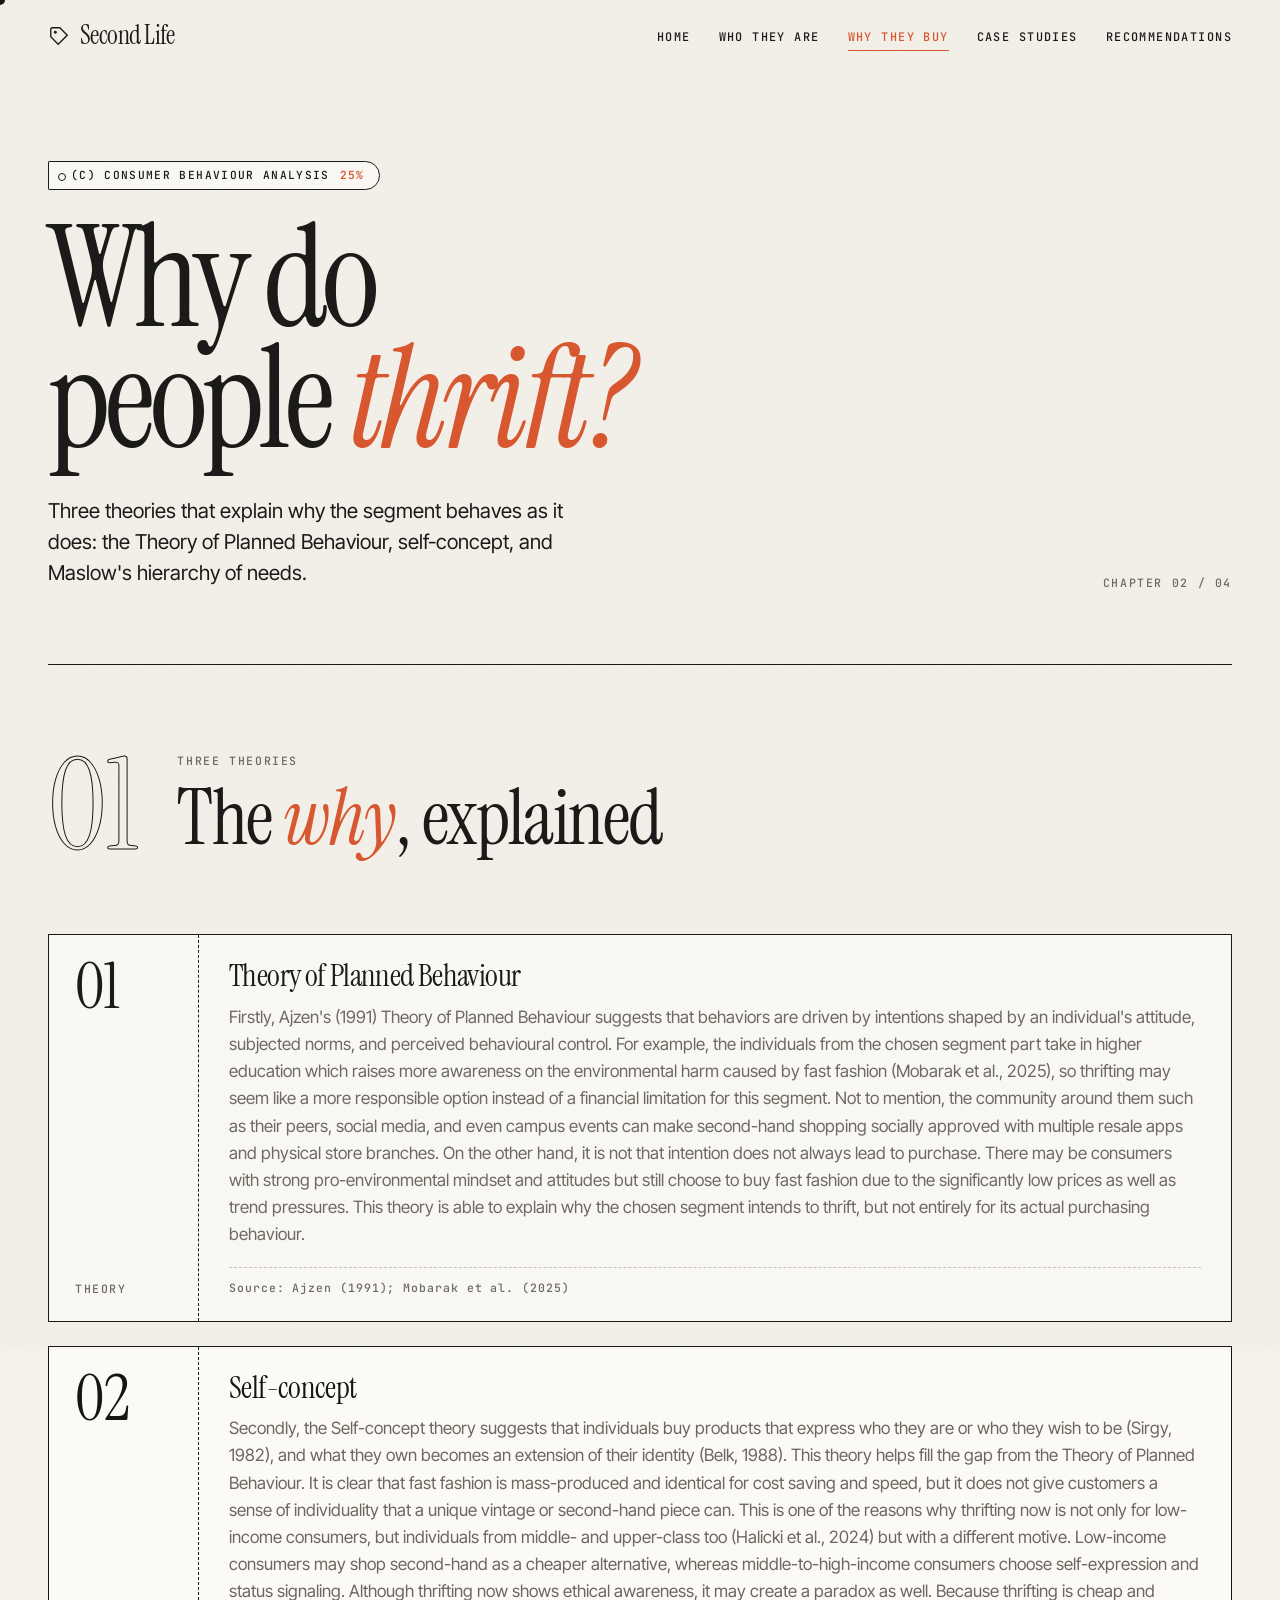
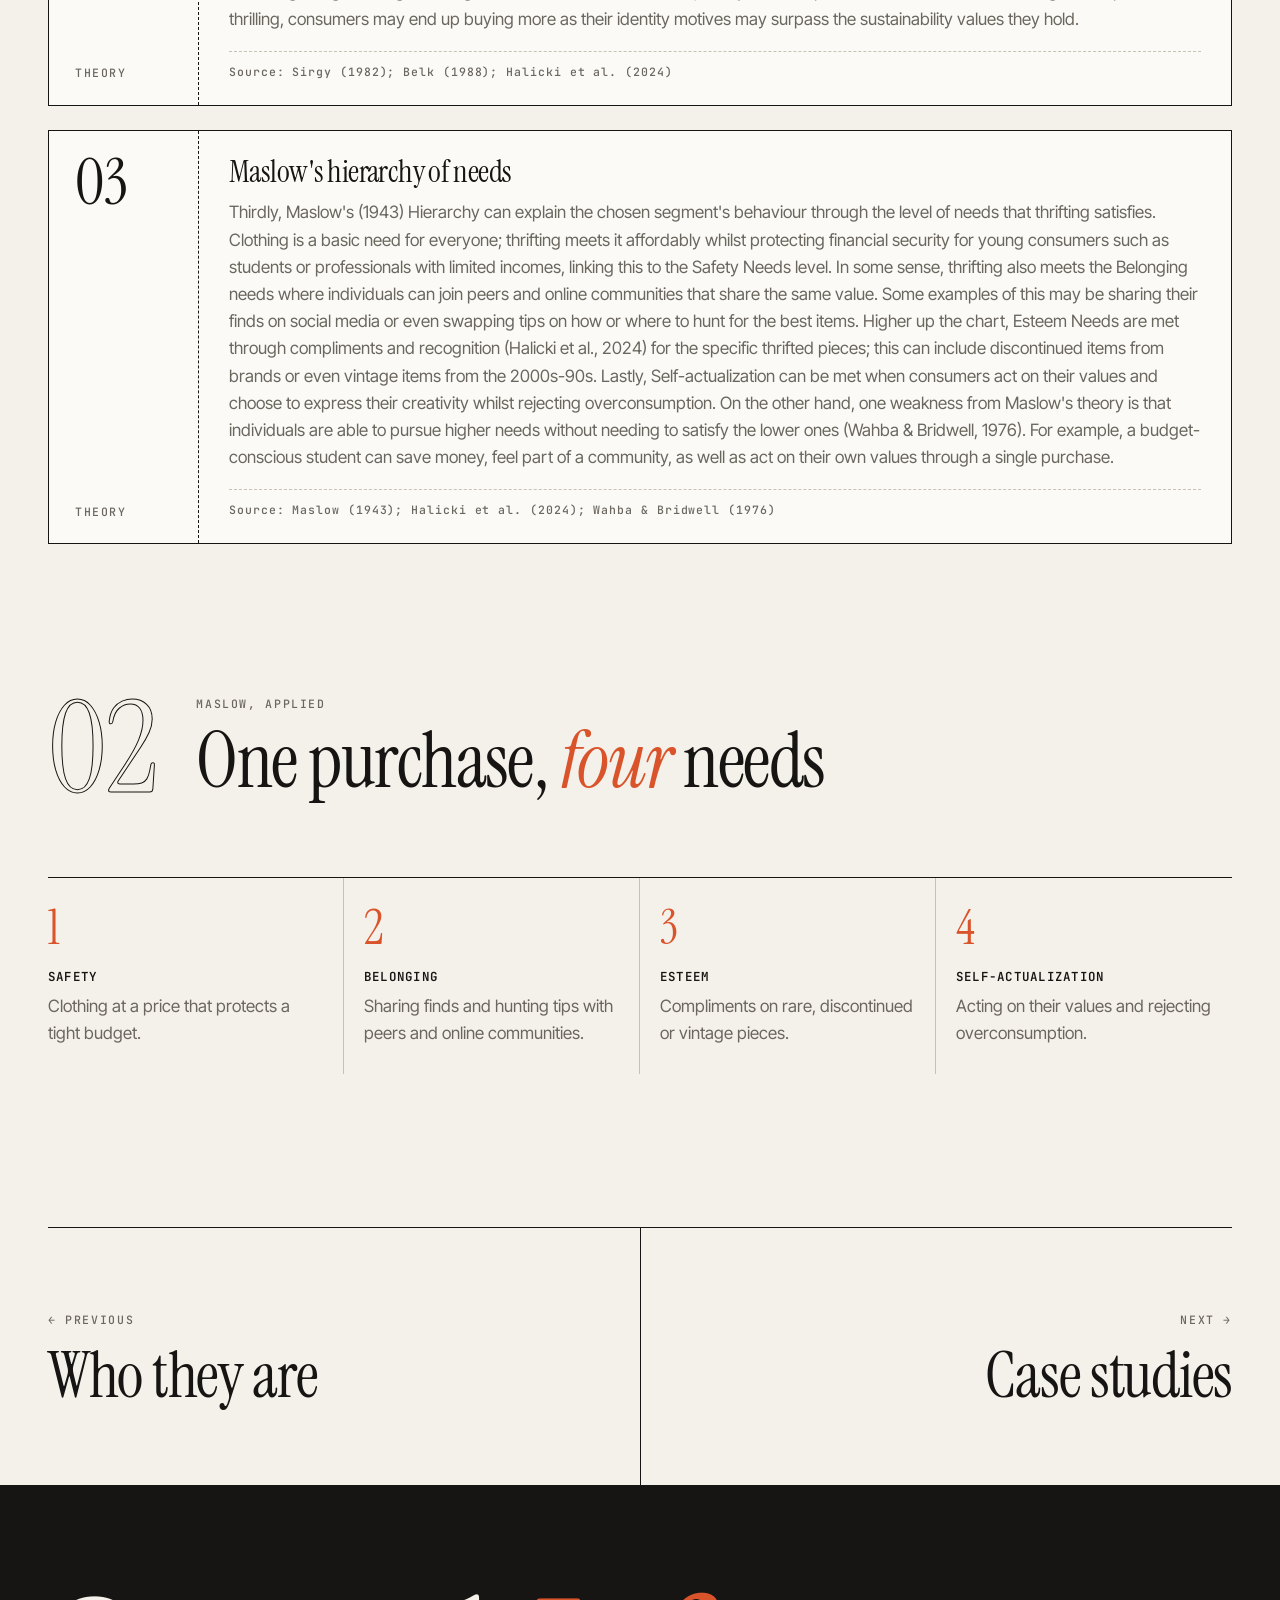
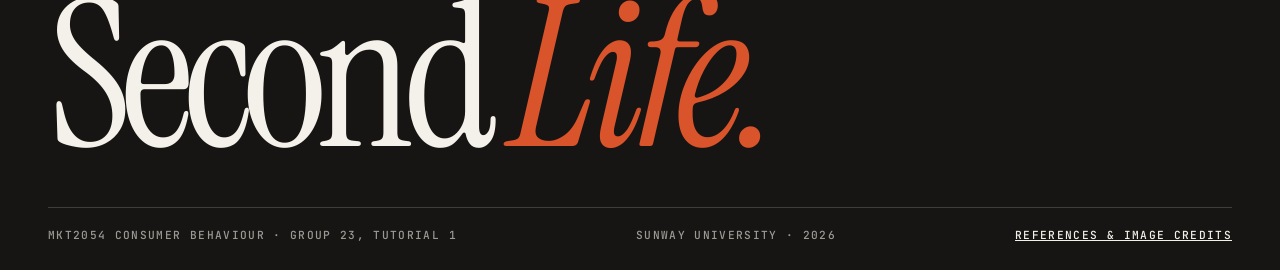
==== analysis.html @ 7fd98c85 "Hero bg perf: pre-blurred image, no live filters or animation" ====
<!doctype html>
<html lang="en">
<head>
<meta charset="utf-8">
<meta name="viewport" content="width=device-width,initial-scale=1">
<title>Why They Buy | Second Life</title>
<link rel="preconnect" href="https://fonts.googleapis.com"><link rel="preconnect" href="https://fonts.gstatic.com" crossorigin>
<link href="https://fonts.googleapis.com/css2?family=Instrument+Serif:ital@0;1&family=Inter+Tight:wght@400;500;600&family=JetBrains+Mono:wght@500;600&display=swap" rel="stylesheet">
<link rel="stylesheet" href="style.css?v=1119e">
<style>.journey.four{grid-template-columns:repeat(4,1fr)}@media (max-width:900px){.journey.four{grid-template-columns:1fr}}</style>
</head>
<body>
<main>
  <header class="page-head">
    <div class="wrap">
      <span class="sticker">(c) Consumer behaviour analysis <b>25%</b></span>
      <h1 class="serif">Why do<br>people <em>thrift?</em></h1>
      <div class="row"><p class="lead">Three theories that explain why the segment behaves as it does: the Theory of Planned Behaviour, self-concept, and Maslow's hierarchy of needs.</p><span class="label">Chapter 02 / 04</span></div>
    </div>
  </header>

  <section>
    <div class="wrap">
      <div class="sec-head rv"><div class="num">01</div><div><span class="label">Three theories</span><h2>The <em>why</em>, explained</h2></div></div>
      <div class="grid">
        <article class="theory rv"><div class="side"><span class="n">01</span><span class="label">Theory</span></div><div class="body"><h3>Theory of Planned Behaviour</h3><p class="muted" style="margin-top:12px">Firstly, Ajzen's (1991) Theory of Planned Behaviour suggests that behaviors are driven by intentions shaped by an individual's attitude, subjected norms, and perceived behavioural control. For example, the individuals from the chosen segment part take in higher education which raises more awareness on the environmental harm caused by fast fashion (Mobarak et al., 2025), so thrifting may seem like a more responsible option instead of a financial limitation for this segment. Not to mention, the community around them such as their peers, social media, and even campus events can make second-hand shopping socially approved with multiple resale apps and physical store branches. On the other hand, it is not that intention does not always lead to purchase. There may be consumers with strong pro-environmental mindset and attitudes but still choose to buy fast fashion due to the significantly low prices as well as trend pressures. This theory is able to explain why the chosen segment intends to thrift, but not entirely for its actual purchasing behaviour.</p><div class="src">Source: Ajzen (1991); Mobarak et al. (2025)</div></div></article>
        <article class="theory rv"><div class="side"><span class="n">02</span><span class="label">Theory</span></div><div class="body"><h3>Self-concept</h3><p class="muted" style="margin-top:12px">Secondly, the Self-concept theory suggests that individuals buy products that express who they are or who they wish to be (Sirgy, 1982), and what they own becomes an extension of their identity (Belk, 1988). This theory helps fill the gap from the Theory of Planned Behaviour. It is clear that fast fashion is mass-produced and identical for cost saving and speed, but it does not give customers a sense of individuality that a unique vintage or second-hand piece can. This is one of the reasons why thrifting now is not only for low-income consumers, but individuals from middle- and upper-class too (Halicki et al., 2024) but with a different motive. Low-income consumers may shop second-hand as a cheaper alternative, whereas middle-to-high-income consumers choose self-expression and status signaling. Although thrifting now shows ethical awareness, it may create a paradox as well. Because thrifting is cheap and thrilling, consumers may end up buying more as their identity motives may surpass the sustainability values they hold.</p><div class="src">Source: Sirgy (1982); Belk (1988); Halicki et al. (2024)</div></div></article>
        <article class="theory rv"><div class="side"><span class="n">03</span><span class="label">Theory</span></div><div class="body"><h3>Maslow's hierarchy of needs</h3><p class="muted" style="margin-top:12px">Thirdly, Maslow's (1943) Hierarchy can explain the chosen segment's behaviour through the level of needs that thrifting satisfies. Clothing is a basic need for everyone; thrifting meets it affordably whilst protecting financial security for young consumers such as students or professionals with limited incomes, linking this to the Safety Needs level. In some sense, thrifting also meets the Belonging needs where individuals can join peers and online communities that share the same value. Some examples of this may be sharing their finds on social media or even swapping tips on how or where to hunt for the best items. Higher up the chart, Esteem Needs are met through compliments and recognition (Halicki et al., 2024) for the specific thrifted pieces; this can include discontinued items from brands or even vintage items from the 2000s-90s. Lastly, Self-actualization can be met when consumers act on their values and choose to express their creativity whilst rejecting overconsumption. On the other hand, one weakness from Maslow's theory is that individuals are able to pursue higher needs without needing to satisfy the lower ones (Wahba &amp; Bridwell, 1976). For example, a budget-conscious student can save money, feel part of a community, as well as act on their own values through a single purchase.</p><div class="src">Source: Maslow (1943); Halicki et al. (2024); Wahba &amp; Bridwell (1976)</div></div></article>
      </div>
    </div>
  </section>

  <section style="padding-top:0">
    <div class="wrap">
      <div class="sec-head rv"><div class="num">02</div><div><span class="label">Maslow, applied</span><h2>One purchase, <em>four</em> needs</h2></div></div>
      <ol class="journey four rv">
        <li><span class="n">1</span><h4>Safety</h4><p class="muted">Clothing at a price that protects a tight budget.</p></li>
        <li><span class="n">2</span><h4>Belonging</h4><p class="muted">Sharing finds and hunting tips with peers and online communities.</p></li>
        <li><span class="n">3</span><h4>Esteem</h4><p class="muted">Compliments on rare, discontinued or vintage pieces.</p></li>
        <li><span class="n">4</span><h4>Self-actualization</h4><p class="muted">Acting on their values and rejecting overconsumption.</p></li>
      </ol>
    </div>
  </section>

  <div class="wrap"><nav class="pager">
    <a href="characteristics.html"><span class="label">← Previous</span><span class="t">Who they are</span></a>
    <a href="case-studies.html"><span class="label">Next →</span><span class="t">Case studies</span></a>
  </nav></div>
</main>
<script src="main.js?v=1119e"></script>
</body>
</html>
---- style.css ----
/* SECOND LIFE — MKT2054 Group 23. Editorial thrift system. */
:root{
  --cotton:#F4F1EA; --paper:#FBFAF6; --ink:#161513; --grey:#6B675F; --line:#DAD4C8; --line-2:#C9C2B4;
  --accent:#D9542B; --accent-ink:#B8431F; --denim:#3A5A85;
  --serif:"Instrument Serif",Georgia,serif; --sans:"Inter Tight",system-ui,sans-serif; --mono:"JetBrains Mono",ui-monospace,monospace;
  --max:1280px; --gut:clamp(16px,4vw,48px);
  --ease:cubic-bezier(.2,.7,.2,1);
}
*{box-sizing:border-box;margin:0;padding:0}
html{scroll-behavior:smooth;-webkit-text-size-adjust:100%}
body{background:var(--cotton);color:var(--ink);font:400 17px/1.6 var(--sans);-webkit-font-smoothing:antialiased;overflow-x:hidden}
/* film grain */
body::after{content:"";position:fixed;inset:-50%;z-index:100;pointer-events:none;opacity:.07;
  background-image:url("data:image/svg+xml,%3Csvg xmlns='http://www.w3.org/2000/svg' width='160' height='160'%3E%3Cfilter id='n'%3E%3CfeTurbulence type='fractalNoise' baseFrequency='.9' numOctaves='3' stitchTiles='stitch'/%3E%3C/filter%3E%3Crect width='100%25' height='100%25' filter='url(%23n)'/%3E%3C/svg%3E")}
::selection{background:var(--accent);color:var(--cotton)}
a{color:inherit}
img{max-width:100%;display:block}
.wrap{max-width:var(--max);margin:0 auto;padding:0 var(--gut)}

/* type */
.serif{font-family:var(--serif);font-weight:400;letter-spacing:-.02em;line-height:.95}
h1,h2,h3{font-family:var(--serif);font-weight:400;letter-spacing:-.02em;line-height:1}
h2{font-size:clamp(2.6rem,6vw,5rem)}
h3{font-size:clamp(1.6rem,2.4vw,2.1rem)}
h1 em,h2 em,h3 em{font-style:italic;color:var(--accent)}
.label{font:500 .72rem/1 var(--mono);letter-spacing:.14em;text-transform:uppercase;color:var(--grey)}
.lead{font-size:clamp(1.1rem,1.6vw,1.35rem);line-height:1.5;max-width:46ch}
.muted{color:var(--grey)}
p+p{margin-top:.9em}

/* placeholders (group replaces) */
.ph{background:linear-gradient(transparent 62%,rgba(217,84,43,.16) 62%);color:#5f5a52;font-style:italic;-webkit-box-decoration-break:clone;box-decoration-break:clone}

/* ---------------- NAV ---------------- */
.nav{position:fixed;inset:0 0 auto;z-index:60;transition:background .4s var(--ease),padding .4s var(--ease),border-color .4s;border-bottom:1px solid transparent;padding:22px 0}
.nav.small{background:rgba(244,241,234,.86);backdrop-filter:blur(10px);-webkit-backdrop-filter:blur(10px);padding:12px 0;border-color:var(--line)}
.nav .wrap{display:flex;align-items:center;justify-content:space-between}
.logo{display:flex;align-items:center;gap:10px;text-decoration:none;font:400 1.6rem/1 var(--serif);letter-spacing:-.02em}
.logo svg{width:22px;height:22px;transition:transform .5s var(--ease)}
.logo:hover svg{transform:rotate(-14deg)}
.menu{display:flex;gap:28px;list-style:none}
.menu a{font:500 .74rem/1 var(--mono);letter-spacing:.12em;text-transform:uppercase;text-decoration:none;position:relative;padding:6px 0}
.menu a::after{content:"";position:absolute;left:0;right:100%;bottom:0;height:1px;background:currentColor;transition:right .35s var(--ease)}
.menu a:hover::after,.menu a[aria-current="page"]::after{right:0}
.menu a[aria-current="page"]{color:var(--accent)}
.burger{display:none;width:44px;height:44px;border:1px solid var(--ink);border-radius:50%;background:none;cursor:pointer;position:relative;z-index:70}
.burger i{position:absolute;left:13px;right:13px;height:1.5px;background:var(--ink);transition:transform .4s var(--ease),top .4s var(--ease)}
.burger i:nth-child(1){top:17px}.burger i:nth-child(2){top:25px}
.open .burger i:nth-child(1){top:21px;transform:rotate(45deg)}
.open .burger i:nth-child(2){top:21px;transform:rotate(-45deg)}
.open .nav{background:transparent!important;border-color:transparent!important;backdrop-filter:none}
.open .logo{color:var(--cotton)}
.overlay{position:fixed;inset:0;z-index:55;background:var(--ink);color:var(--cotton);display:flex;flex-direction:column;justify-content:center;padding:0 var(--gut);clip-path:circle(0 at calc(100% - 44px) 44px);transition:clip-path .7s var(--ease);visibility:hidden}
.open .overlay{clip-path:circle(150% at calc(100% - 44px) 44px);visibility:visible}
.open .burger{border-color:var(--cotton)}.open .burger i{background:var(--cotton)}
.overlay a{display:flex;align-items:baseline;gap:16px;font:400 clamp(2.6rem,11vw,4.5rem)/1.1 var(--serif);text-decoration:none;padding:6px 0;border-bottom:1px solid rgba(244,241,234,.14)}
.overlay a span{font:500 .75rem var(--mono);letter-spacing:.12em;color:var(--accent)}
.overlay a[aria-current="page"]{font-style:italic;color:var(--accent)}
@media (max-width:900px){.menu{display:none}.burger{display:block}}

/* ---------------- HERO ---------------- */
.hero{min-height:100svh;padding:130px 0 40px;display:flex;flex-direction:column;justify-content:space-between;position:relative}
.hero-top{display:flex;justify-content:space-between;align-items:flex-start;gap:20px;flex-wrap:wrap}
.hero > .wrap{width:100%}
.hero h1{font-size:clamp(5rem,17vw,16rem);line-height:.9;letter-spacing:-.045em;margin:4vh 0 0}
.hero h1 .line{display:block;overflow:hidden;padding:.06em 0 .12em;margin-bottom:-.16em}
.hero h1 .line > span{display:inline-block;transform:translateY(105%);animation:rise 1.1s var(--ease) forwards}
.hero h1 .line:nth-child(2) > span{animation-delay:.12s}
@keyframes rise{to{transform:none}}
.hero-bottom{display:grid;grid-template-columns:1.2fr 1fr auto;gap:40px;align-items:end;margin-top:40px}
@media (max-width:900px){.hero-bottom{grid-template-columns:1fr;gap:24px}}

/* swinging price tag */
.swing{position:absolute;right:calc(var(--gut) + 2vw);top:120px;width:clamp(120px,15vw,190px);transform-origin:50% 0;animation:swing 4s ease-in-out infinite}
@keyframes swing{0%,100%{transform:rotate(-7deg)}50%{transform:rotate(6deg)}}
@media (max-width:900px){.swing{top:96px;width:96px}}

/* barcode */
.barcode{height:44px;width:190px;background:repeating-linear-gradient(90deg,var(--ink) 0 2px,transparent 2px 4px,var(--ink) 4px 5px,transparent 5px 9px,var(--ink) 9px 12px,transparent 12px 14px)}
.barcode-wrap{display:flex;flex-direction:column;gap:6px;align-items:flex-start}

/* marquee */
.marquee{border-top:1px solid var(--ink);border-bottom:1px solid var(--ink);overflow:hidden;white-space:nowrap;padding:16px 0;background:var(--cotton)}
.marquee-track{display:inline-flex;gap:48px;animation:marq 38s linear infinite;font:400 clamp(1.6rem,3vw,2.4rem)/1 var(--serif)}
.marquee-track span{display:inline-flex;align-items:center;gap:48px}
.marquee-track span::after{content:"✦";font-size:.5em;color:var(--accent)}
@keyframes marq{to{transform:translateX(-50%)}}

/* ---------------- SECTIONS ---------------- */
section{padding:clamp(80px,12vw,160px) 0}
.sec-head{display:grid;grid-template-columns:auto 1fr;gap:clamp(16px,3vw,48px);align-items:start;margin-bottom:clamp(40px,6vw,80px)}
.num{font:400 clamp(4rem,10vw,9rem)/.8 var(--serif);color:transparent;-webkit-text-stroke:1px var(--ink)}
.sec-head .label{display:block;margin-bottom:14px}
.rule{height:1px;background:var(--ink);border:0}

/* price-tag sticker */
.sticker{display:inline-flex;align-items:center;gap:10px;padding:8px 14px 8px 22px;background:var(--paper);border:1px solid var(--ink);border-radius:3px 40px 40px 3px;font:500 .7rem/1 var(--mono);letter-spacing:.12em;text-transform:uppercase;position:relative}
.sticker::before{content:"";position:absolute;left:9px;top:50%;width:6px;height:6px;margin-top:-3px;border-radius:50%;border:1px solid var(--ink)}
.sticker b{color:var(--accent);font-weight:600}

/* grids */
.grid{display:grid;gap:clamp(16px,2vw,24px)}
.c2{grid-template-columns:repeat(2,1fr)}.c3{grid-template-columns:repeat(3,1fr)}.c4{grid-template-columns:repeat(4,1fr)}
@media (max-width:1000px){.c4{grid-template-columns:repeat(2,1fr)}.c3{grid-template-columns:1fr 1fr}}
@media (max-width:640px){.c2,.c3,.c4{grid-template-columns:1fr}}

/* tag card (hangs + swings on hover) */
.tagcard{background:var(--paper);border:1px solid var(--ink);padding:44px 26px 28px;position:relative;transform-origin:50% 0;transition:transform .6s var(--ease),box-shadow .6s var(--ease)}
.tagcard::before{content:"";position:absolute;top:14px;left:50%;width:12px;height:12px;margin-left:-6px;border-radius:50%;border:1px solid var(--ink);background:var(--cotton)}
.tagcard::after{content:"";position:absolute;top:-28px;left:50%;width:1px;height:42px;background:var(--ink);opacity:0;transition:opacity .4s}
@media (hover:hover){.tagcard:hover{transform:rotate(-2.2deg) translateY(4px);box-shadow:8px 10px 0 var(--ink)}.tagcard:hover::after{opacity:1}}
.tagcard .k{font:500 .72rem var(--mono);letter-spacing:.14em;color:var(--accent);text-transform:uppercase}
.tagcard h3{margin:14px 0 12px}
.tagcard .size{position:absolute;top:12px;right:14px;width:34px;height:34px;border:1px solid var(--ink);border-radius:50%;display:grid;place-items:center;font:600 .78rem var(--mono)}

/* stats */
.stats{border-top:1px solid var(--ink)}
.stat{padding:28px 0;border-bottom:1px solid var(--line-2);display:grid;grid-template-columns:1fr 1.3fr;gap:20px;align-items:end}
.stat .big{font:400 clamp(3.4rem,8vw,7rem)/.85 var(--serif);letter-spacing:-.03em}
.stat .big em{color:var(--accent)}
@media (max-width:640px){.stat{grid-template-columns:1fr}}

/* image slots */
.photo{position:relative;background:#E7E1D5;overflow:hidden;display:grid;place-items:center;min-height:240px}
.photo::before{content:"";position:absolute;inset:0;background:repeating-linear-gradient(-45deg,transparent 0 14px,rgba(22,21,19,.045) 14px 15px)}
.photo span{position:relative;font:500 .7rem/1.5 var(--mono);letter-spacing:.12em;text-transform:uppercase;color:var(--grey);text-align:center;padding:16px;max-width:30ch}
.photo img{position:absolute;inset:0;width:100%;height:100%;object-fit:cover;filter:grayscale(.15) contrast(1.05)}
.photo.band{min-height:0;aspect-ratio:16/7;border-bottom:1px solid var(--ink)}
@media (max-width:640px){.photo.band{aspect-ratio:4/3}}
.photo:has(img)::before{display:none}
.photo .cap{position:absolute;left:12px;bottom:10px;font:500 .62rem var(--mono);letter-spacing:.1em;text-transform:uppercase;background:var(--cotton);padding:4px 8px}

/* SDG */
.sdg{display:inline-flex;align-items:center;gap:14px;border:1px solid var(--ink);padding:10px 18px 10px 10px;background:var(--paper)}
.sdg b{width:52px;height:52px;display:grid;place-items:center;color:#fff;font:700 1.25rem var(--sans);background:#BF8B2E}

/* team (size labels) */
.team{display:grid;grid-template-columns:repeat(5,1fr);border-top:1px solid var(--ink)}
.member{padding:26px 18px 26px 0;border-bottom:1px solid var(--line-2)}
.member .s{display:inline-grid;place-items:center;min-width:38px;height:38px;padding:0 8px;border:1px solid var(--ink);font:600 .8rem var(--mono);margin-bottom:16px}
.member b{display:block;font:400 1.5rem/1.1 var(--serif)}
.member .label{display:block;margin-top:8px}
@media (max-width:900px){.team{grid-template-columns:1fr 1fr}}
@media (max-width:520px){.team{grid-template-columns:1fr}}

/* index links */
.chapters a{display:grid;grid-template-columns:80px 1fr auto;align-items:center;gap:20px;padding:28px 0;border-bottom:1px solid var(--line-2);text-decoration:none;transition:padding .5s var(--ease),color .3s}
.chapters a:first-child{border-top:1px solid var(--ink)}
.chapters .n{font:500 .75rem var(--mono);letter-spacing:.12em;color:var(--grey)}
.chapters .t{font:400 clamp(2rem,5vw,4rem)/1 var(--serif);letter-spacing:-.02em}
.chapters .w{font:500 .72rem var(--mono);letter-spacing:.12em}
.chapters .arr{display:inline-block;transition:transform .5s var(--ease)}
@media (hover:hover){.chapters a:hover{padding-left:18px;color:var(--accent)}.chapters a:hover .arr{transform:translateX(8px) rotate(-45deg)}}
@media (max-width:640px){.chapters a{grid-template-columns:44px 1fr}.chapters .w{grid-column:2}}

/* page header */
.page-head{padding:160px 0 0}
.page-head .wrap{padding-bottom:clamp(48px,6vw,80px);position:relative}
.page-head .wrap::after{content:"";position:absolute;left:var(--gut);right:var(--gut);bottom:0;height:1px;background:var(--ink)}
.page-head + section, .page-head + .wrap .case:first-child{padding-top:clamp(56px,7vw,96px)}
.page-head + .wrap .case:first-child{border-top:0}
.page-head h1{font-size:clamp(3.6rem,11vw,10rem);line-height:.86;letter-spacing:-.04em;margin:28px 0 36px}
.page-head .row{display:flex;justify-content:space-between;align-items:end;gap:30px;flex-wrap:wrap}

/* chart */
.chart .bar{display:grid;grid-template-columns:minmax(120px,190px) 1fr 56px;gap:16px;align-items:center;padding:16px 0;border-bottom:1px solid var(--line-2)}
.chart .track{height:10px;background:var(--line);position:relative;overflow:hidden}
.chart .fill{position:absolute;inset:0 auto 0 0;width:0;background:var(--ink);transition:width 1.4s var(--ease)}
.chart .bar:first-child .fill{background:var(--accent)}
.chart .v{font:500 .85rem var(--mono);text-align:right}
@media (max-width:520px){.chart .bar{grid-template-columns:1fr 50px}.chart .track{grid-column:1/-1;grid-row:2}}

/* persona (care label) */
.care{border:1px solid var(--ink);background:var(--paper);padding:28px;font-family:var(--mono);font-size:.82rem;line-height:1.7}
.care h4{font:400 2rem/1 var(--serif);margin-bottom:6px;letter-spacing:-.01em}
.care dl{display:grid;grid-template-columns:130px 1fr;border-top:1px dashed var(--ink);margin-top:16px}
.care dt,.care dd{padding:10px 0;border-bottom:1px dashed var(--line-2)}
.care dt{text-transform:uppercase;letter-spacing:.1em;font-size:.7rem;color:var(--grey)}
.care .icons{display:flex;gap:14px;margin-top:18px}
.care .icons svg{width:26px;height:26px}

/* journey */
.journey{display:grid;grid-template-columns:repeat(5,1fr);border-top:1px solid var(--ink)}
.journey li{list-style:none;padding:26px 20px 26px 0;border-right:1px solid var(--line-2);position:relative}
.journey li:last-child{border-right:0}
.journey .n{font:400 3rem/1 var(--serif);color:var(--accent)}
.journey h4{font:600 .78rem var(--mono);letter-spacing:.1em;text-transform:uppercase;margin:16px 0 8px}
.journey li:not(:first-child){padding-left:20px}
@media (max-width:900px){.journey{grid-template-columns:1fr}.journey li{border-right:0;border-bottom:1px solid var(--line-2);padding-left:0!important;display:grid;grid-template-columns:64px 1fr;gap:4px 16px}.journey h4{margin:6px 0 2px}.journey .n{grid-row:span 2}}

/* theory = garment care label */
.theory{border:1px solid var(--ink);background:var(--paper);display:grid;grid-template-columns:150px 1fr;transition:transform .6s var(--ease),box-shadow .6s var(--ease)}
@media (hover:hover){.theory:hover{transform:translate(-4px,-4px);box-shadow:8px 8px 0 var(--accent)}}
.theory .side{border-right:1px dashed var(--ink);padding:26px;display:flex;flex-direction:column;justify-content:space-between;gap:20px}
.theory .side .n{font:400 4rem/.8 var(--serif)}
.theory .body{padding:26px 30px}
.theory .src{margin-top:18px;padding-top:12px;border-top:1px dashed var(--line-2);font:500 .72rem var(--mono);letter-spacing:.08em;color:var(--grey)}
@media (max-width:640px){.theory{grid-template-columns:1fr}.theory .side{border-right:0;border-bottom:1px dashed var(--ink);flex-direction:row;align-items:center}}

/* case study spread */
.case{padding:clamp(60px,9vw,120px) 0;border-top:1px solid var(--ink)}
.case-top{display:grid;grid-template-columns:1fr 1fr;gap:clamp(24px,4vw,64px);align-items:end;margin-bottom:clamp(36px,5vw,64px)}
.case-top h2{font-size:clamp(3.4rem,8vw,7.5rem);line-height:.88;letter-spacing:-.04em;margin-top:16px}
.hero-stat{border-left:1px solid var(--ink);padding-left:24px}
.hero-stat .big{font:400 clamp(4rem,10vw,9rem)/.8 var(--serif);letter-spacing:-.04em;color:var(--accent)}
.case-grid{display:grid;grid-template-columns:5fr 7fr;gap:clamp(24px,4vw,64px)}
.case-grid .photo{min-height:420px;position:sticky;top:90px}
.facts{border-top:1px solid var(--ink)}
.fact{display:grid;grid-template-columns:44px 1fr;gap:16px;padding:22px 0;border-bottom:1px solid var(--line-2)}
.fact .i{font:500 .72rem var(--mono);color:var(--accent);padding-top:6px}
.fact h4{font:600 .74rem var(--mono);letter-spacing:.12em;text-transform:uppercase;margin-bottom:8px}
.case-foot{display:flex;flex-wrap:wrap;gap:12px;margin-top:22px}
@media (max-width:900px){.case-top,.case-grid{grid-template-columns:1fr}.case-grid .photo{position:relative;top:0;min-height:260px}.hero-stat{border-left:0;border-top:1px solid var(--ink);padding:18px 0 0}}

/* recommendations */
.rec{display:grid;grid-template-columns:120px 1fr 1fr;gap:clamp(16px,3vw,48px);padding:36px 0;border-bottom:1px solid var(--line-2);align-items:start}
.rec:first-child{border-top:1px solid var(--ink)}
.rec .n{font:400 5rem/.8 var(--serif);color:transparent;-webkit-text-stroke:1px var(--ink);transition:color .4s}
@media (hover:hover){.rec:hover .n{color:var(--accent);-webkit-text-stroke-color:var(--accent)}}
.rec .meta{display:flex;flex-wrap:wrap;gap:8px;margin-top:16px}
@media (max-width:900px){.rec{grid-template-columns:70px 1fr}.rec .n{font-size:3.4rem}.rec > div:last-child{grid-column:2}}

/* references */
.refs{border-top:1px solid var(--ink);counter-reset:r}
.refs a{overflow-wrap:anywhere;color:var(--grey);font-size:.88em;text-decoration-color:var(--line-2)}
.sticky-head{position:sticky;top:110px}
.refs li{list-style:none;padding:16px 0 16px 3em;text-indent:-3em;border-bottom:1px solid var(--line-2);font-size:.95rem}

/* pager */
.pager{display:grid;grid-template-columns:1fr 1fr;border-top:1px solid var(--ink)}
.pager a{padding:clamp(40px,6vw,80px) 0;text-decoration:none;display:block}
.pager a + a{text-align:right;border-left:1px solid var(--ink);padding-left:24px}
.pager a:first-child{padding-right:24px}
.pager .t{display:block;font:400 clamp(2rem,5vw,4.2rem)/1 var(--serif);letter-spacing:-.02em;margin-top:12px;transition:color .3s}
@media (hover:hover){.pager a:hover .t{color:var(--accent);font-style:italic}}

/* footer */
footer{background:var(--ink);color:var(--cotton);padding:clamp(60px,9vw,110px) 0 28px;position:relative;z-index:1}
footer .big{font:400 clamp(4rem,16vw,14rem)/.8 var(--serif);letter-spacing:-.05em}
footer .big em{color:var(--accent)}
footer .row{display:flex;flex-wrap:wrap;justify-content:space-between;gap:16px;margin-top:48px;padding-top:20px;border-top:1px solid rgba(244,241,234,.18);font:500 .7rem var(--mono);letter-spacing:.12em;text-transform:uppercase;color:rgba(244,241,234,.6)}
footer a{color:var(--cotton)}

/* reveal */
.rv{opacity:0;transform:translateY(16px);transition:opacity .9s var(--ease),transform .9s var(--ease)}
.rv.in{opacity:1;transform:none}

/* custom tag cursor */
.cursor{position:fixed;left:0;top:0;z-index:200;pointer-events:none;width:10px;height:10px;border-radius:50%;background:var(--ink);transform:translate(-50%,-50%);transition:width .3s var(--ease),height .3s var(--ease),background .3s,border-radius .3s;mix-blend-mode:multiply;display:none}
.cursor.on{width:46px;height:26px;border-radius:3px 20px 20px 3px;background:var(--accent)}
@media (hover:hover) and (pointer:fine){.cursor{display:block}}

@media (prefers-reduced-motion:reduce){
  *,*::before,*::after{animation:none!important;transition:none!important}
  .hero h1 .line > span{transform:none}.rv{opacity:1;transform:none}html{scroll-behavior:auto}
}


/* content pass 19 Nov */
.photo .cap{max-width:calc(100% - 24px);text-align:left;line-height:1.5;text-transform:none;letter-spacing:.04em}
.prose p{max-width:62ch}
.prose p+p{margin-top:1.1em}
.tagcard p.muted{line-height:1.6}
.credits li{margin-bottom:10px}

/* hero bg: blurred neon sunset 19 Nov */
.hero{isolation:isolate;overflow:hidden}
.hero-bg{position:absolute;inset:0;z-index:-1;pointer-events:none}
.hb-photo{position:absolute;inset:-60px;background:url(img/band-vintage.jpg) center/cover;filter:blur(22px) saturate(1.4);opacity:.45}
.hb-glow{position:absolute;inset:0;background:
  radial-gradient(60% 55% at 15% 20%,rgba(255,62,165,.55),transparent 70%),
  radial-gradient(55% 50% at 88% 30%,rgba(40,215,240,.45),transparent 70%),
  radial-gradient(70% 60% at 55% 95%,rgba(255,138,61,.5),transparent 70%),
  linear-gradient(180deg,rgba(244,241,234,.35),rgba(244,241,234,.15) 55%,var(--cotton) 100%);
  filter:blur(10px);animation:hbdrift 18s ease-in-out infinite alternate}
.hb-sun{position:absolute;left:50%;bottom:6%;width:min(62vw,720px);aspect-ratio:1;transform:translateX(-50%);border-radius:50%;
  background:linear-gradient(180deg,#ffd36e 0%,#ff7a59 45%,#ff3ea5 80%);
  -webkit-mask:linear-gradient(180deg,#000 0 48%,transparent 48% 52%,#000 52% 60%,transparent 60% 65%,#000 65% 72%,transparent 72% 78%,#000 78% 84%,transparent 84% 91%,#000 91%);
  mask:linear-gradient(180deg,#000 0 48%,transparent 48% 52%,#000 52% 60%,transparent 60% 65%,#000 65% 72%,transparent 72% 78%,#000 78% 84%,transparent 84% 91%,#000 91%);
  filter:blur(6px);opacity:.38}
.hb-grid{position:absolute;left:-20%;right:-20%;bottom:0;height:34%;
  background:linear-gradient(rgba(255,62,165,.5) 1px,transparent 1px) 0 0/100% 34px,linear-gradient(90deg,rgba(40,215,240,.45) 1px,transparent 1px) 0 0/60px 100%;
  transform:perspective(320px) rotateX(58deg);transform-origin:50% 100%;filter:blur(1.5px);opacity:.5;
  -webkit-mask:linear-gradient(to top,#000 10%,transparent);mask:linear-gradient(to top,#000 10%,transparent)}
@keyframes hbdrift{from{transform:translate3d(-2%,-1%,0) scale(1)}to{transform:translate3d(2%,1%,0) scale(1.06)}}
@media (prefers-reduced-motion:reduce){.hb-glow{animation:none}}

/* SDG block 19 Nov */
.sdg-block{display:grid;grid-template-columns:minmax(160px,260px) 1fr;gap:clamp(24px,4vw,60px);align-items:center;border-top:1px solid var(--ink);padding-top:clamp(30px,4vw,50px)}
.sdg-icon img{width:100%;display:block;border:1px solid var(--ink);box-shadow:8px 8px 0 var(--ink)}
.sdg-title{font:400 clamp(1.8rem,3.2vw,2.6rem)/1.05 var(--serif);margin-top:10px}
.sdg-t .size{background:#CF8D2A;color:#fff;border-color:#CF8D2A;width:auto;padding:0 10px;border-radius:20px}
@media (max-width:700px){.sdg-block{grid-template-columns:1fr}.sdg-icon{max-width:200px}}

/* hero bg perf fix: no live blur, no animation */
.hb-photo{inset:0;background-image:url(img/hero-blur.jpg);filter:saturate(1.3)}
.hb-glow{filter:none;animation:none}
.hb-sun{filter:none;opacity:.32}
.hb-grid{filter:none;opacity:.4}
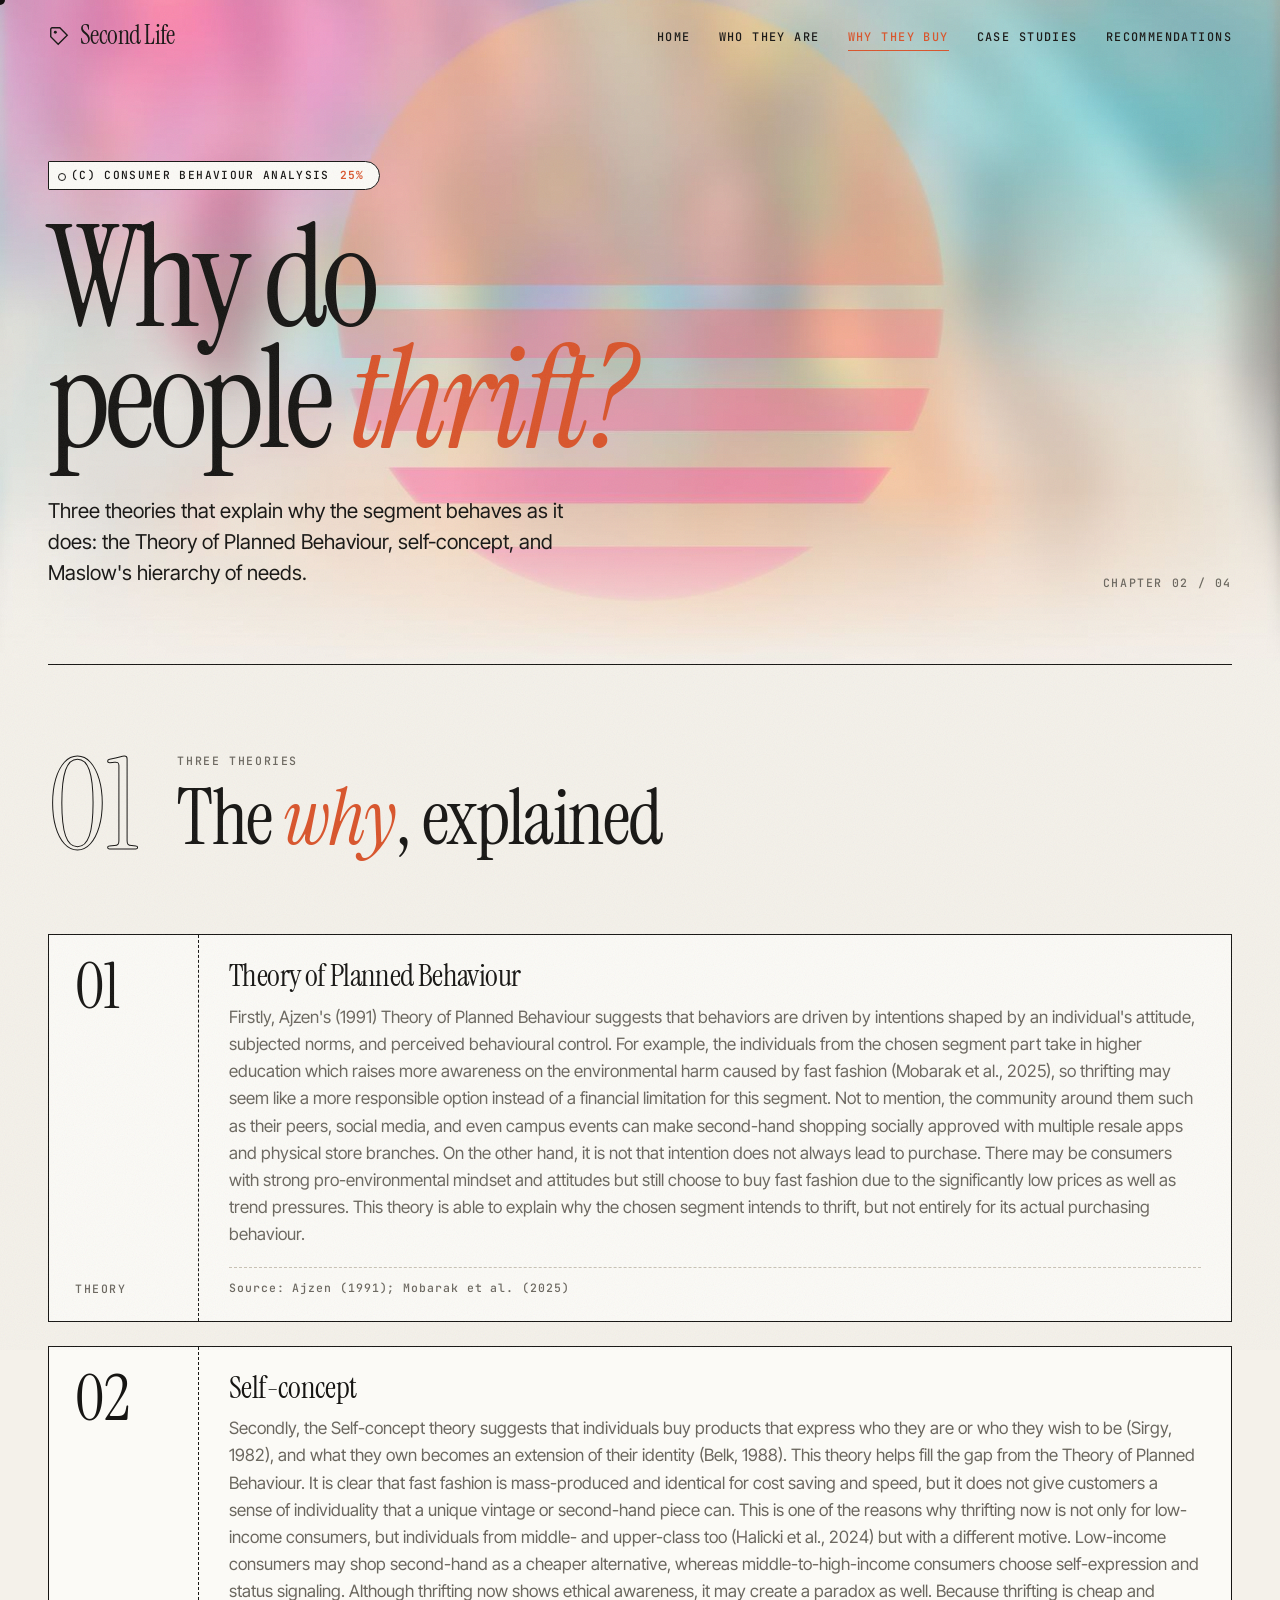
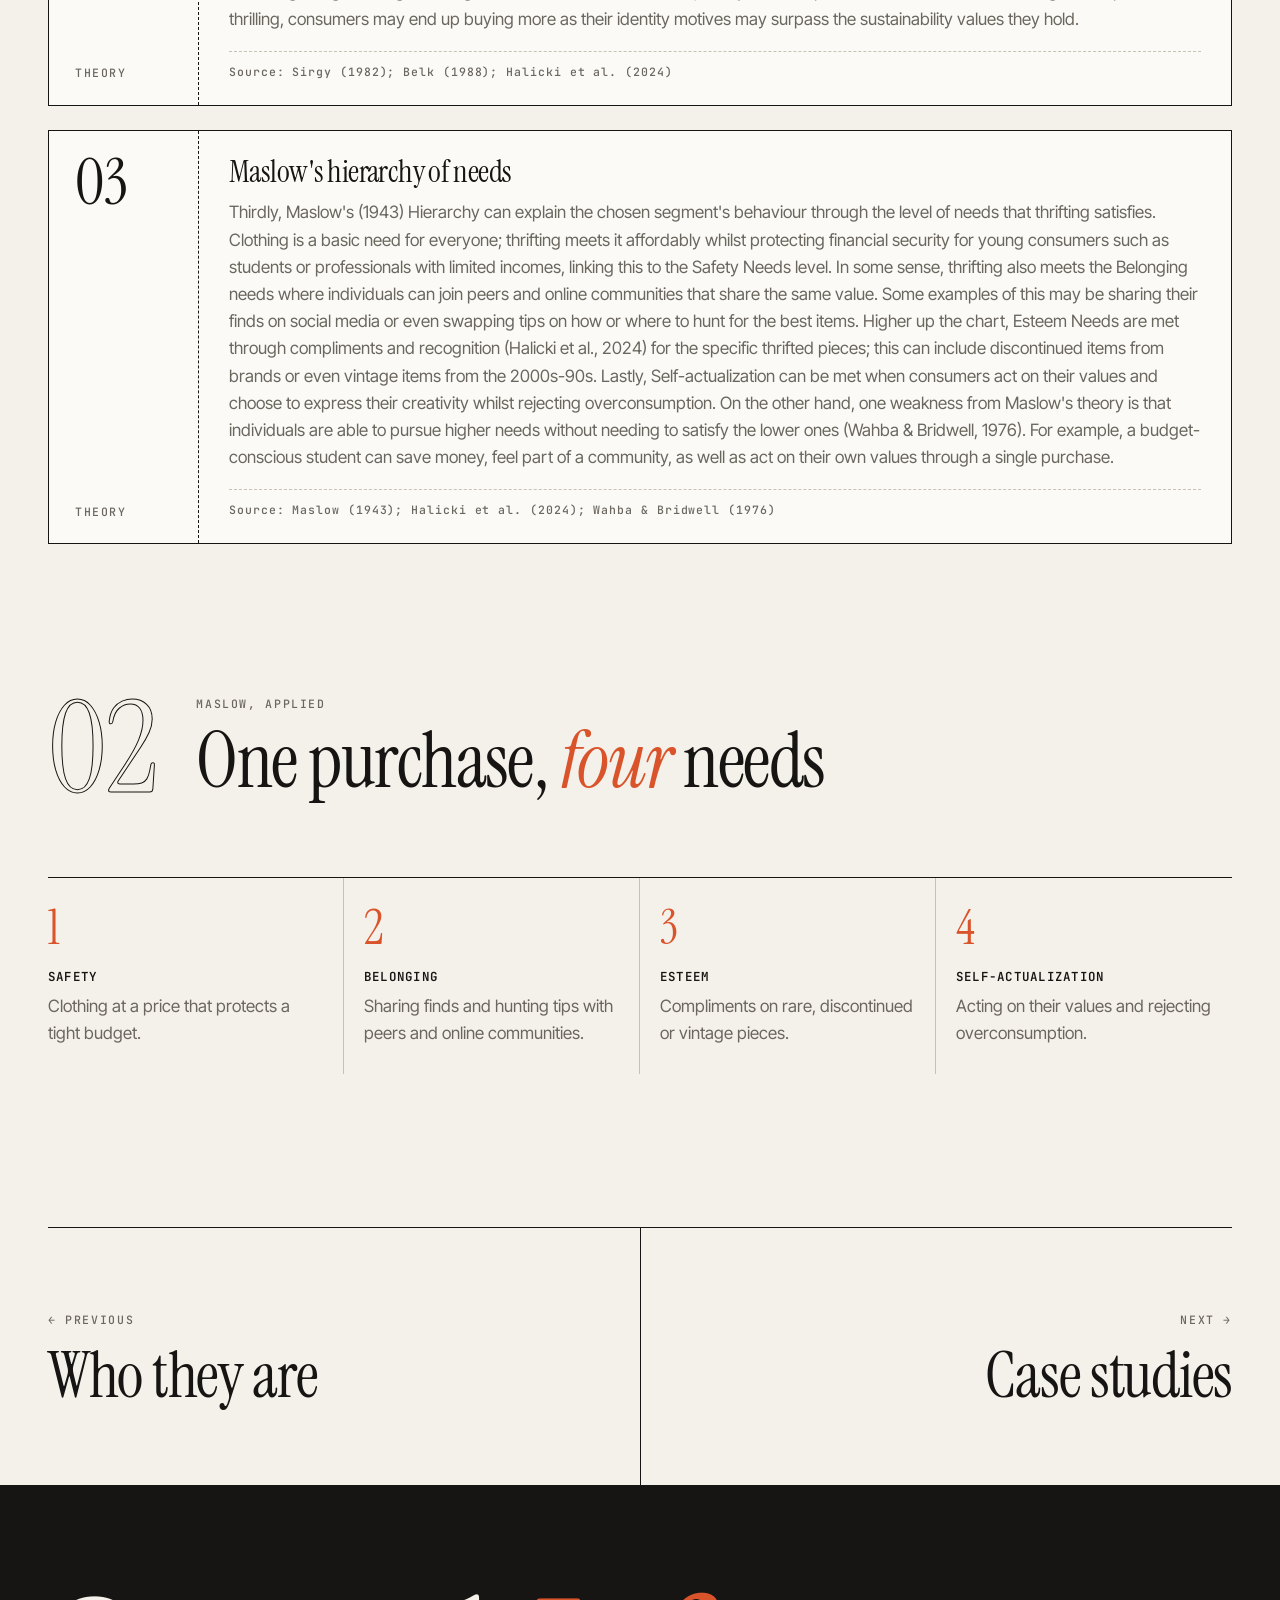
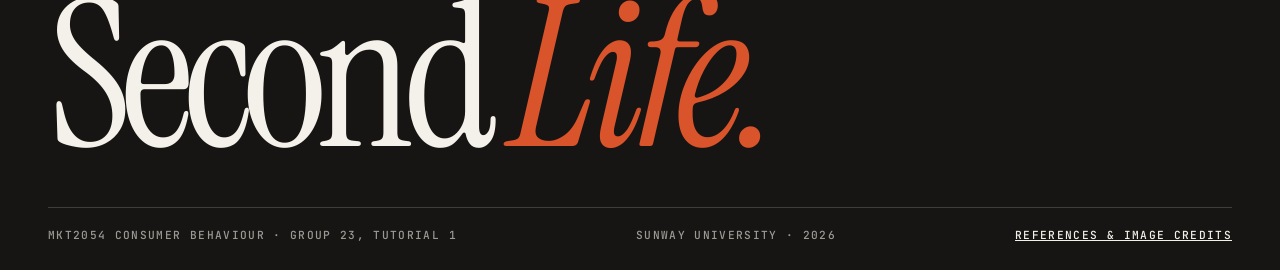
==== commit 2fb8d374: "Neon background on every page header, baked into one image (no lag)" ====
--- a/analysis.html
+++ b/analysis.html
@@ -6,7 +6,7 @@
 <title>Why They Buy | Second Life</title>
 <link rel="preconnect" href="https://fonts.googleapis.com"><link rel="preconnect" href="https://fonts.gstatic.com" crossorigin>
 <link href="https://fonts.googleapis.com/css2?family=Instrument+Serif:ital@0;1&family=Inter+Tight:wght@400;500;600&family=JetBrains+Mono:wght@500;600&display=swap" rel="stylesheet">
-<link rel="stylesheet" href="style.css?v=1119e">
+<link rel="stylesheet" href="style.css?v=1119g">
 <style>.journey.four{grid-template-columns:repeat(4,1fr)}@media (max-width:900px){.journey.four{grid-template-columns:1fr}}</style>
 </head>
 <body>
@@ -47,6 +47,6 @@
     <a href="case-studies.html"><span class="label">Next →</span><span class="t">Case studies</span></a>
   </nav></div>
 </main>
-<script src="main.js?v=1119e"></script>
+<script src="main.js?v=1119g"></script>
 </body>
 </html>
--- a/style.css
+++ b/style.css
@@ -263,27 +263,6 @@
 .tagcard p.muted{line-height:1.6}
 .credits li{margin-bottom:10px}
 
-/* hero bg: blurred neon sunset 19 Nov */
-.hero{isolation:isolate;overflow:hidden}
-.hero-bg{position:absolute;inset:0;z-index:-1;pointer-events:none}
-.hb-photo{position:absolute;inset:-60px;background:url(img/band-vintage.jpg) center/cover;filter:blur(22px) saturate(1.4);opacity:.45}
-.hb-glow{position:absolute;inset:0;background:
-  radial-gradient(60% 55% at 15% 20%,rgba(255,62,165,.55),transparent 70%),
-  radial-gradient(55% 50% at 88% 30%,rgba(40,215,240,.45),transparent 70%),
-  radial-gradient(70% 60% at 55% 95%,rgba(255,138,61,.5),transparent 70%),
-  linear-gradient(180deg,rgba(244,241,234,.35),rgba(244,241,234,.15) 55%,var(--cotton) 100%);
-  filter:blur(10px);animation:hbdrift 18s ease-in-out infinite alternate}
-.hb-sun{position:absolute;left:50%;bottom:6%;width:min(62vw,720px);aspect-ratio:1;transform:translateX(-50%);border-radius:50%;
-  background:linear-gradient(180deg,#ffd36e 0%,#ff7a59 45%,#ff3ea5 80%);
-  -webkit-mask:linear-gradient(180deg,#000 0 48%,transparent 48% 52%,#000 52% 60%,transparent 60% 65%,#000 65% 72%,transparent 72% 78%,#000 78% 84%,transparent 84% 91%,#000 91%);
-  mask:linear-gradient(180deg,#000 0 48%,transparent 48% 52%,#000 52% 60%,transparent 60% 65%,#000 65% 72%,transparent 72% 78%,#000 78% 84%,transparent 84% 91%,#000 91%);
-  filter:blur(6px);opacity:.38}
-.hb-grid{position:absolute;left:-20%;right:-20%;bottom:0;height:34%;
-  background:linear-gradient(rgba(255,62,165,.5) 1px,transparent 1px) 0 0/100% 34px,linear-gradient(90deg,rgba(40,215,240,.45) 1px,transparent 1px) 0 0/60px 100%;
-  transform:perspective(320px) rotateX(58deg);transform-origin:50% 100%;filter:blur(1.5px);opacity:.5;
-  -webkit-mask:linear-gradient(to top,#000 10%,transparent);mask:linear-gradient(to top,#000 10%,transparent)}
-@keyframes hbdrift{from{transform:translate3d(-2%,-1%,0) scale(1)}to{transform:translate3d(2%,1%,0) scale(1.06)}}
-@media (prefers-reduced-motion:reduce){.hb-glow{animation:none}}
 
 /* SDG block 19 Nov */
 .sdg-block{display:grid;grid-template-columns:minmax(160px,260px) 1fr;gap:clamp(24px,4vw,60px);align-items:center;border-top:1px solid var(--ink);padding-top:clamp(30px,4vw,50px)}
@@ -292,8 +271,7 @@
 .sdg-t .size{background:#CF8D2A;color:#fff;border-color:#CF8D2A;width:auto;padding:0 10px;border-radius:20px}
 @media (max-width:700px){.sdg-block{grid-template-columns:1fr}.sdg-icon{max-width:200px}}
 
-/* hero bg perf fix: no live blur, no animation */
-.hb-photo{inset:0;background-image:url(img/hero-blur.jpg);filter:saturate(1.3)}
-.hb-glow{filter:none;animation:none}
-.hb-sun{filter:none;opacity:.32}
-.hb-grid{filter:none;opacity:.4}
+
+
+/* neon bg on every page header: one baked image, no live effects 19 Nov */
+.hero,.page-head{background:var(--cotton) url(img/vice-bg.jpg) center bottom/cover no-repeat}
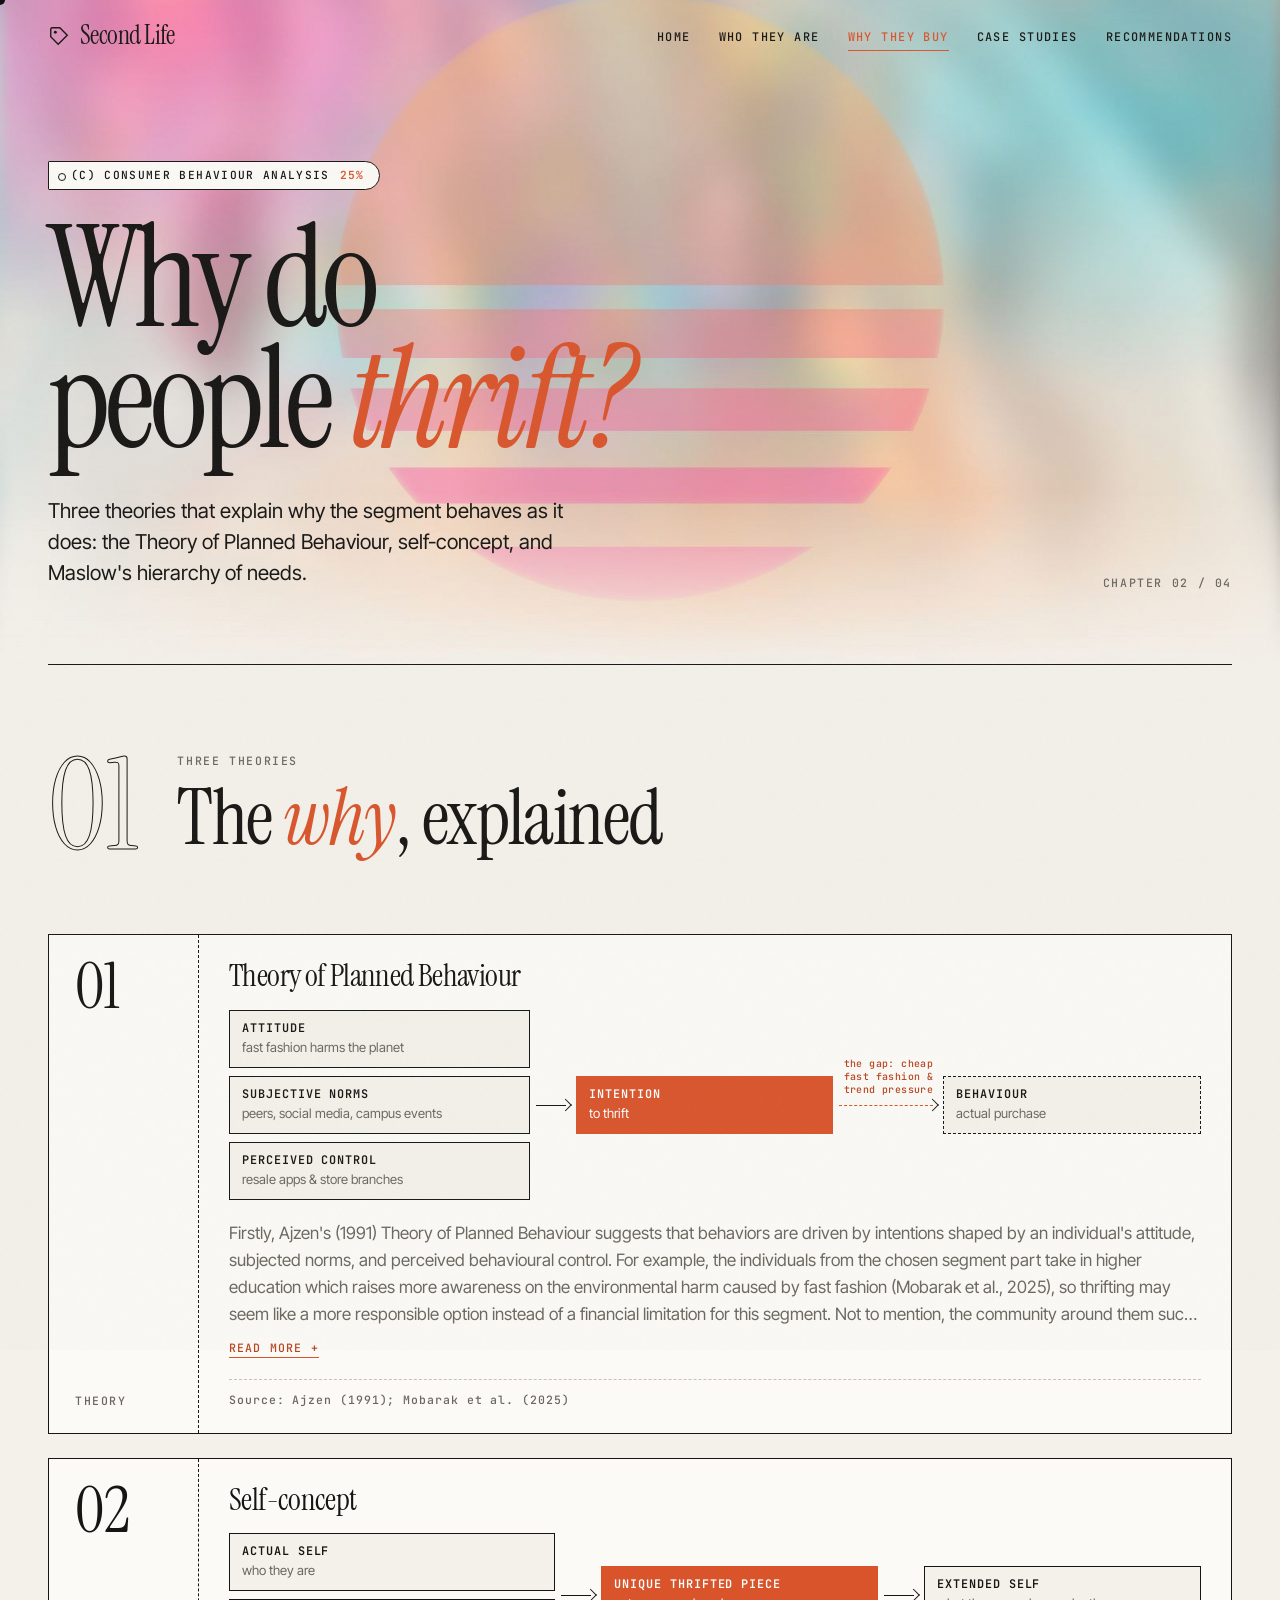
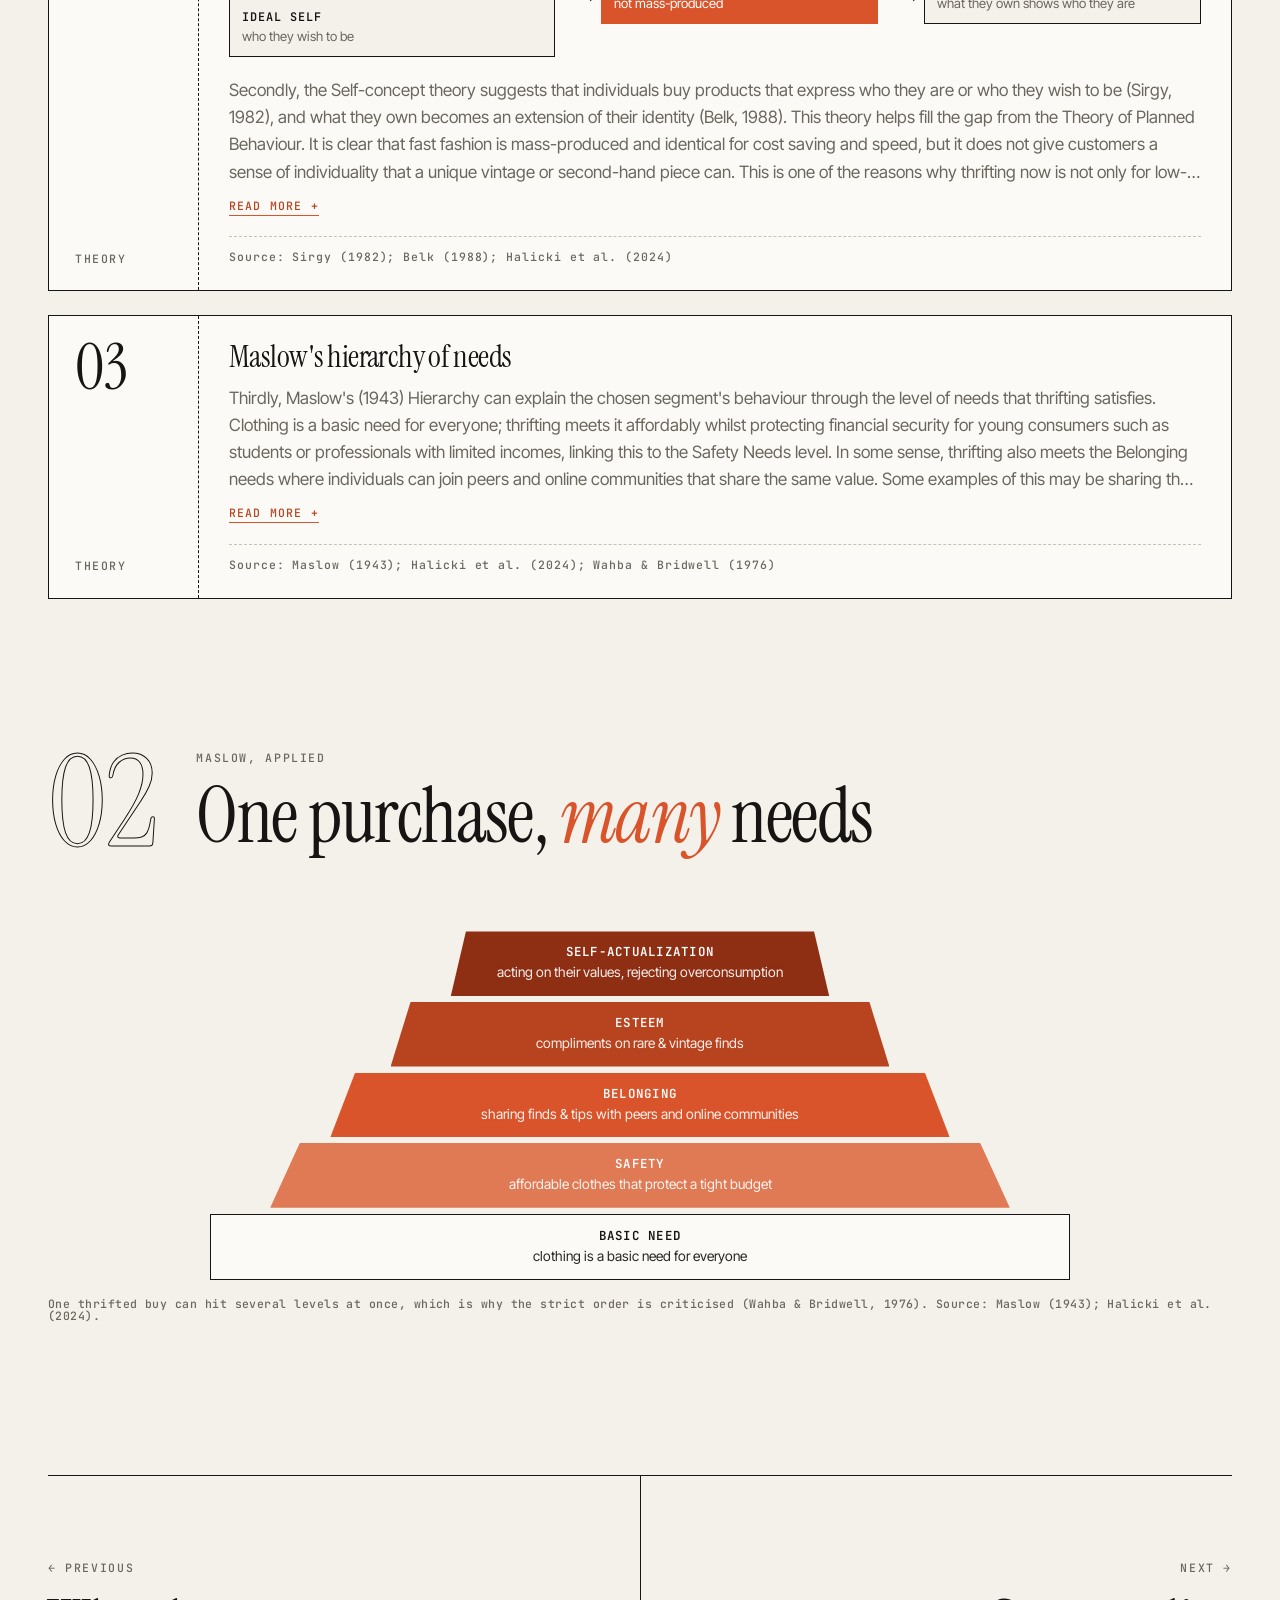
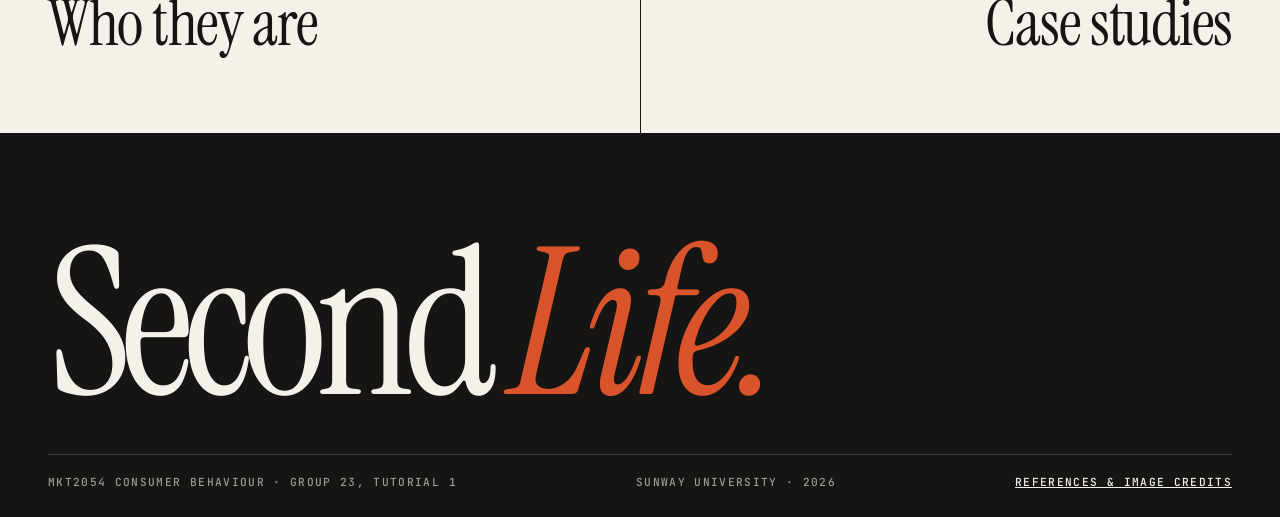
==== commit 66087589: "More visual: theory diagrams, Maslow pyramid, store growth chart, rec visuals, read more, team in a-" ====
--- a/analysis.html
+++ b/analysis.html
@@ -6,8 +6,7 @@
 <title>Why They Buy | Second Life</title>
 <link rel="preconnect" href="https://fonts.googleapis.com"><link rel="preconnect" href="https://fonts.gstatic.com" crossorigin>
 <link href="https://fonts.googleapis.com/css2?family=Instrument+Serif:ital@0;1&family=Inter+Tight:wght@400;500;600&family=JetBrains+Mono:wght@500;600&display=swap" rel="stylesheet">
-<link rel="stylesheet" href="style.css?v=1119g">
-<style>.journey.four{grid-template-columns:repeat(4,1fr)}@media (max-width:900px){.journey.four{grid-template-columns:1fr}}</style>
+<link rel="stylesheet" href="style.css?v=1119h">
 </head>
 <body>
 <main>
@@ -23,8 +22,8 @@
     <div class="wrap">
       <div class="sec-head rv"><div class="num">01</div><div><span class="label">Three theories</span><h2>The <em>why</em>, explained</h2></div></div>
       <div class="grid">
-        <article class="theory rv"><div class="side"><span class="n">01</span><span class="label">Theory</span></div><div class="body"><h3>Theory of Planned Behaviour</h3><p class="muted" style="margin-top:12px">Firstly, Ajzen's (1991) Theory of Planned Behaviour suggests that behaviors are driven by intentions shaped by an individual's attitude, subjected norms, and perceived behavioural control. For example, the individuals from the chosen segment part take in higher education which raises more awareness on the environmental harm caused by fast fashion (Mobarak et al., 2025), so thrifting may seem like a more responsible option instead of a financial limitation for this segment. Not to mention, the community around them such as their peers, social media, and even campus events can make second-hand shopping socially approved with multiple resale apps and physical store branches. On the other hand, it is not that intention does not always lead to purchase. There may be consumers with strong pro-environmental mindset and attitudes but still choose to buy fast fashion due to the significantly low prices as well as trend pressures. This theory is able to explain why the chosen segment intends to thrift, but not entirely for its actual purchasing behaviour.</p><div class="src">Source: Ajzen (1991); Mobarak et al. (2025)</div></div></article>
-        <article class="theory rv"><div class="side"><span class="n">02</span><span class="label">Theory</span></div><div class="body"><h3>Self-concept</h3><p class="muted" style="margin-top:12px">Secondly, the Self-concept theory suggests that individuals buy products that express who they are or who they wish to be (Sirgy, 1982), and what they own becomes an extension of their identity (Belk, 1988). This theory helps fill the gap from the Theory of Planned Behaviour. It is clear that fast fashion is mass-produced and identical for cost saving and speed, but it does not give customers a sense of individuality that a unique vintage or second-hand piece can. This is one of the reasons why thrifting now is not only for low-income consumers, but individuals from middle- and upper-class too (Halicki et al., 2024) but with a different motive. Low-income consumers may shop second-hand as a cheaper alternative, whereas middle-to-high-income consumers choose self-expression and status signaling. Although thrifting now shows ethical awareness, it may create a paradox as well. Because thrifting is cheap and thrilling, consumers may end up buying more as their identity motives may surpass the sustainability values they hold.</p><div class="src">Source: Sirgy (1982); Belk (1988); Halicki et al. (2024)</div></div></article>
+        <article class="theory rv"><div class="side"><span class="n">01</span><span class="label">Theory</span></div><div class="body"><h3>Theory of Planned Behaviour</h3><div class="flow" aria-label="Theory of Planned Behaviour diagram"><div class="flow-ins"><div class="node"><b>Attitude</b><small>fast fashion harms the planet</small></div><div class="node"><b>Subjective norms</b><small>peers, social media, campus events</small></div><div class="node"><b>Perceived control</b><small>resale apps &amp; store branches</small></div></div><div class="arr" aria-hidden="true"></div><div class="node hi"><b>Intention</b><small>to thrift</small></div><div class="arr gap" aria-hidden="true"><span>the gap: cheap fast fashion &amp; trend pressure</span></div><div class="node dash"><b>Behaviour</b><small>actual purchase</small></div></div><p class="muted" style="margin-top:12px">Firstly, Ajzen's (1991) Theory of Planned Behaviour suggests that behaviors are driven by intentions shaped by an individual's attitude, subjected norms, and perceived behavioural control. For example, the individuals from the chosen segment part take in higher education which raises more awareness on the environmental harm caused by fast fashion (Mobarak et al., 2025), so thrifting may seem like a more responsible option instead of a financial limitation for this segment. Not to mention, the community around them such as their peers, social media, and even campus events can make second-hand shopping socially approved with multiple resale apps and physical store branches. On the other hand, it is not that intention does not always lead to purchase. There may be consumers with strong pro-environmental mindset and attitudes but still choose to buy fast fashion due to the significantly low prices as well as trend pressures. This theory is able to explain why the chosen segment intends to thrift, but not entirely for its actual purchasing behaviour.</p><div class="src">Source: Ajzen (1991); Mobarak et al. (2025)</div></div></article>
+        <article class="theory rv"><div class="side"><span class="n">02</span><span class="label">Theory</span></div><div class="body"><h3>Self-concept</h3><div class="flow" aria-label="Self-concept diagram"><div class="flow-ins"><div class="node"><b>Actual self</b><small>who they are</small></div><div class="node"><b>Ideal self</b><small>who they wish to be</small></div></div><div class="arr" aria-hidden="true"></div><div class="node hi"><b>Unique thrifted piece</b><small>not mass-produced</small></div><div class="arr" aria-hidden="true"></div><div class="node"><b>Extended self</b><small>what they own shows who they are</small></div></div><p class="muted" style="margin-top:12px">Secondly, the Self-concept theory suggests that individuals buy products that express who they are or who they wish to be (Sirgy, 1982), and what they own becomes an extension of their identity (Belk, 1988). This theory helps fill the gap from the Theory of Planned Behaviour. It is clear that fast fashion is mass-produced and identical for cost saving and speed, but it does not give customers a sense of individuality that a unique vintage or second-hand piece can. This is one of the reasons why thrifting now is not only for low-income consumers, but individuals from middle- and upper-class too (Halicki et al., 2024) but with a different motive. Low-income consumers may shop second-hand as a cheaper alternative, whereas middle-to-high-income consumers choose self-expression and status signaling. Although thrifting now shows ethical awareness, it may create a paradox as well. Because thrifting is cheap and thrilling, consumers may end up buying more as their identity motives may surpass the sustainability values they hold.</p><div class="src">Source: Sirgy (1982); Belk (1988); Halicki et al. (2024)</div></div></article>
         <article class="theory rv"><div class="side"><span class="n">03</span><span class="label">Theory</span></div><div class="body"><h3>Maslow's hierarchy of needs</h3><p class="muted" style="margin-top:12px">Thirdly, Maslow's (1943) Hierarchy can explain the chosen segment's behaviour through the level of needs that thrifting satisfies. Clothing is a basic need for everyone; thrifting meets it affordably whilst protecting financial security for young consumers such as students or professionals with limited incomes, linking this to the Safety Needs level. In some sense, thrifting also meets the Belonging needs where individuals can join peers and online communities that share the same value. Some examples of this may be sharing their finds on social media or even swapping tips on how or where to hunt for the best items. Higher up the chart, Esteem Needs are met through compliments and recognition (Halicki et al., 2024) for the specific thrifted pieces; this can include discontinued items from brands or even vintage items from the 2000s-90s. Lastly, Self-actualization can be met when consumers act on their values and choose to express their creativity whilst rejecting overconsumption. On the other hand, one weakness from Maslow's theory is that individuals are able to pursue higher needs without needing to satisfy the lower ones (Wahba &amp; Bridwell, 1976). For example, a budget-conscious student can save money, feel part of a community, as well as act on their own values through a single purchase.</p><div class="src">Source: Maslow (1943); Halicki et al. (2024); Wahba &amp; Bridwell (1976)</div></div></article>
       </div>
     </div>
@@ -32,13 +31,8 @@
 
   <section style="padding-top:0">
     <div class="wrap">
-      <div class="sec-head rv"><div class="num">02</div><div><span class="label">Maslow, applied</span><h2>One purchase, <em>four</em> needs</h2></div></div>
-      <ol class="journey four rv">
-        <li><span class="n">1</span><h4>Safety</h4><p class="muted">Clothing at a price that protects a tight budget.</p></li>
-        <li><span class="n">2</span><h4>Belonging</h4><p class="muted">Sharing finds and hunting tips with peers and online communities.</p></li>
-        <li><span class="n">3</span><h4>Esteem</h4><p class="muted">Compliments on rare, discontinued or vintage pieces.</p></li>
-        <li><span class="n">4</span><h4>Self-actualization</h4><p class="muted">Acting on their values and rejecting overconsumption.</p></li>
-      </ol>
+      <div class="sec-head rv"><div class="num">02</div><div><span class="label">Maslow, applied</span><h2>One purchase, <em>many</em> needs</h2></div></div>
+      <div class="rv"><div class="pyramid" aria-label="Maslow hierarchy applied to thrifting"><div class="lv l5"><b>Self-actualization</b><small>acting on their values, rejecting overconsumption</small></div><div class="lv l4"><b>Esteem</b><small>compliments on rare &amp; vintage finds</small></div><div class="lv l3"><b>Belonging</b><small>sharing finds &amp; tips with peers and online communities</small></div><div class="lv l2"><b>Safety</b><small>affordable clothes that protect a tight budget</small></div><div class="lv l1"><b>Basic need</b><small>clothing is a basic need for everyone</small></div></div><p class="label" style="margin-top:18px;text-transform:none;letter-spacing:.04em">One thrifted buy can hit several levels at once, which is why the strict order is criticised (Wahba &amp; Bridwell, 1976). Source: Maslow (1943); Halicki et al. (2024).</p></div>
     </div>
   </section>
 
@@ -47,6 +41,6 @@
     <a href="case-studies.html"><span class="label">Next →</span><span class="t">Case studies</span></a>
   </nav></div>
 </main>
-<script src="main.js?v=1119g"></script>
+<script src="main.js?v=1119h"></script>
 </body>
 </html>
--- a/style.css
+++ b/style.css
@@ -275,3 +275,40 @@
 
 /* neon bg on every page header: one baked image, no live effects 19 Nov */
 .hero,.page-head{background:var(--cotton) url(img/vice-bg.jpg) center bottom/cover no-repeat}
+
+/* diagrams 19 Nov */
+.flow{display:flex;align-items:center;gap:0;margin:18px 0 20px;flex-wrap:nowrap}
+.flow-ins{display:flex;flex-direction:column;gap:8px;flex:1.3}
+.flow .node{border:1px solid var(--ink);background:var(--cotton);padding:10px 12px;flex:1;min-width:0}
+.flow .node b{display:block;font:600 .74rem/1.2 var(--mono);letter-spacing:.08em;text-transform:uppercase}
+.flow .node small{display:block;font:400 .82rem/1.35 var(--sans);color:var(--grey);margin-top:4px}
+.flow .node.hi{background:var(--accent);border-color:var(--accent)}
+.flow .node.hi b,.flow .node.hi small{color:#fff}
+.flow .node.dash{border-style:dashed}
+.flow .arr{flex:0 0 46px;align-self:stretch;position:relative}
+.flow .arr::before{content:"";position:absolute;left:6px;right:10px;top:50%;height:1px;background:var(--ink)}
+.flow .arr::after{content:"";position:absolute;right:6px;top:50%;width:8px;height:8px;border-top:1px solid var(--ink);border-right:1px solid var(--ink);transform:translateY(-50%) rotate(45deg)}
+.flow .arr.gap{flex-basis:110px}
+.flow .arr.gap::before{background:none;border-top:1px dashed var(--accent);height:0}
+.flow .arr.gap span{position:absolute;left:4px;right:4px;bottom:calc(50% + 8px);font:500 .62rem/1.3 var(--mono);letter-spacing:.04em;color:var(--accent-ink);text-align:center}
+@media (max-width:760px){.flow{flex-direction:column;align-items:stretch}.flow-ins{flex:none}.flow .arr{flex:0 0 34px;align-self:center;width:20px}.flow .arr::before{left:50%;right:auto;top:4px;bottom:10px;width:1px;height:auto}.flow .arr::after{right:auto;left:50%;top:auto;bottom:8px;transform:translateX(-50%) rotate(135deg)}.flow .arr.gap{flex-basis:auto;width:100%;padding:6px 0 26px}.flow .arr.gap::before{left:50%;top:4px;bottom:10px;width:0;height:auto;border-top:0;border-left:1px dashed var(--accent)}.flow .arr.gap span{position:static;display:block;padding-left:calc(50% + 12px);text-align:left}}
+.pyramid{display:flex;flex-direction:column;align-items:center;gap:6px;max-width:860px;margin:0 auto}
+.pyramid .lv{text-align:center;padding:14px 18px;color:#fff;clip-path:polygon(4% 0,96% 0,100% 100%,0 100%)}
+.pyramid .lv b{display:block;font:600 .78rem/1.2 var(--mono);letter-spacing:.1em;text-transform:uppercase}
+.pyramid .lv small{display:block;font:400 .86rem/1.35 var(--sans);opacity:.92;margin-top:3px}
+.pyramid .l5{width:44%;background:#8E2F14}.pyramid .l4{width:58%;background:#B8431F}.pyramid .l3{width:72%;background:#D9542B}.pyramid .l2{width:86%;background:#E07A55}.pyramid .l1{width:100%;background:var(--paper);color:var(--ink);border:1px solid var(--ink);clip-path:none}
+@media (max-width:640px){.pyramid .l5{width:64%}.pyramid .l4{width:73%}.pyramid .l3{width:82%}.pyramid .l2{width:91%}.pyramid .lv{padding:12px 10px}}
+.hangtags{display:grid;grid-template-columns:repeat(4,1fr);gap:10px;margin-top:18px}
+.ht{position:relative;border:1px solid var(--ink);background:var(--paper);padding:26px 10px 14px;text-align:center;clip-path:polygon(0 14px,50% 0,100% 14px,100% 100%,0 100%)}
+.ht i{position:absolute;top:12px;left:50%;width:8px;height:8px;margin-left:-4px;border:1px solid var(--ink);border-radius:50%}
+.ht b{display:block;font:400 2.2rem/1 var(--serif);color:var(--accent);margin-top:6px}
+.ht small{display:block;font:400 .78rem/1.3 var(--sans);color:var(--grey);margin-top:6px}
+.sizes{display:flex;flex-wrap:wrap;gap:8px;margin-top:18px}
+.sizes span{border:1px solid var(--ink);border-radius:40px;padding:7px 14px;font:500 .72rem var(--mono);letter-spacing:.06em;text-transform:uppercase;background:var(--paper)}
+.sizes span:first-child{background:var(--accent);border-color:var(--accent);color:#fff}
+.swap{display:grid;grid-template-columns:repeat(4,1fr);gap:10px;margin-top:18px;counter-reset:s}
+.swap div{border:1px solid var(--ink);padding:12px;font:400 .86rem/1.35 var(--sans);background:var(--paper);position:relative}
+.swap span{display:block;font:400 1.8rem/1 var(--serif);color:var(--accent);margin-bottom:6px}
+@media (max-width:640px){.hangtags,.swap{grid-template-columns:1fr 1fr}}
+p.clamp:not(.open){display:-webkit-box;-webkit-line-clamp:4;-webkit-box-orient:vertical;overflow:hidden}
+.more{margin-top:10px;background:none;border:0;border-bottom:1px solid var(--accent);padding:2px 0;font:500 .72rem var(--mono);letter-spacing:.1em;text-transform:uppercase;color:var(--accent-ink);cursor:pointer}
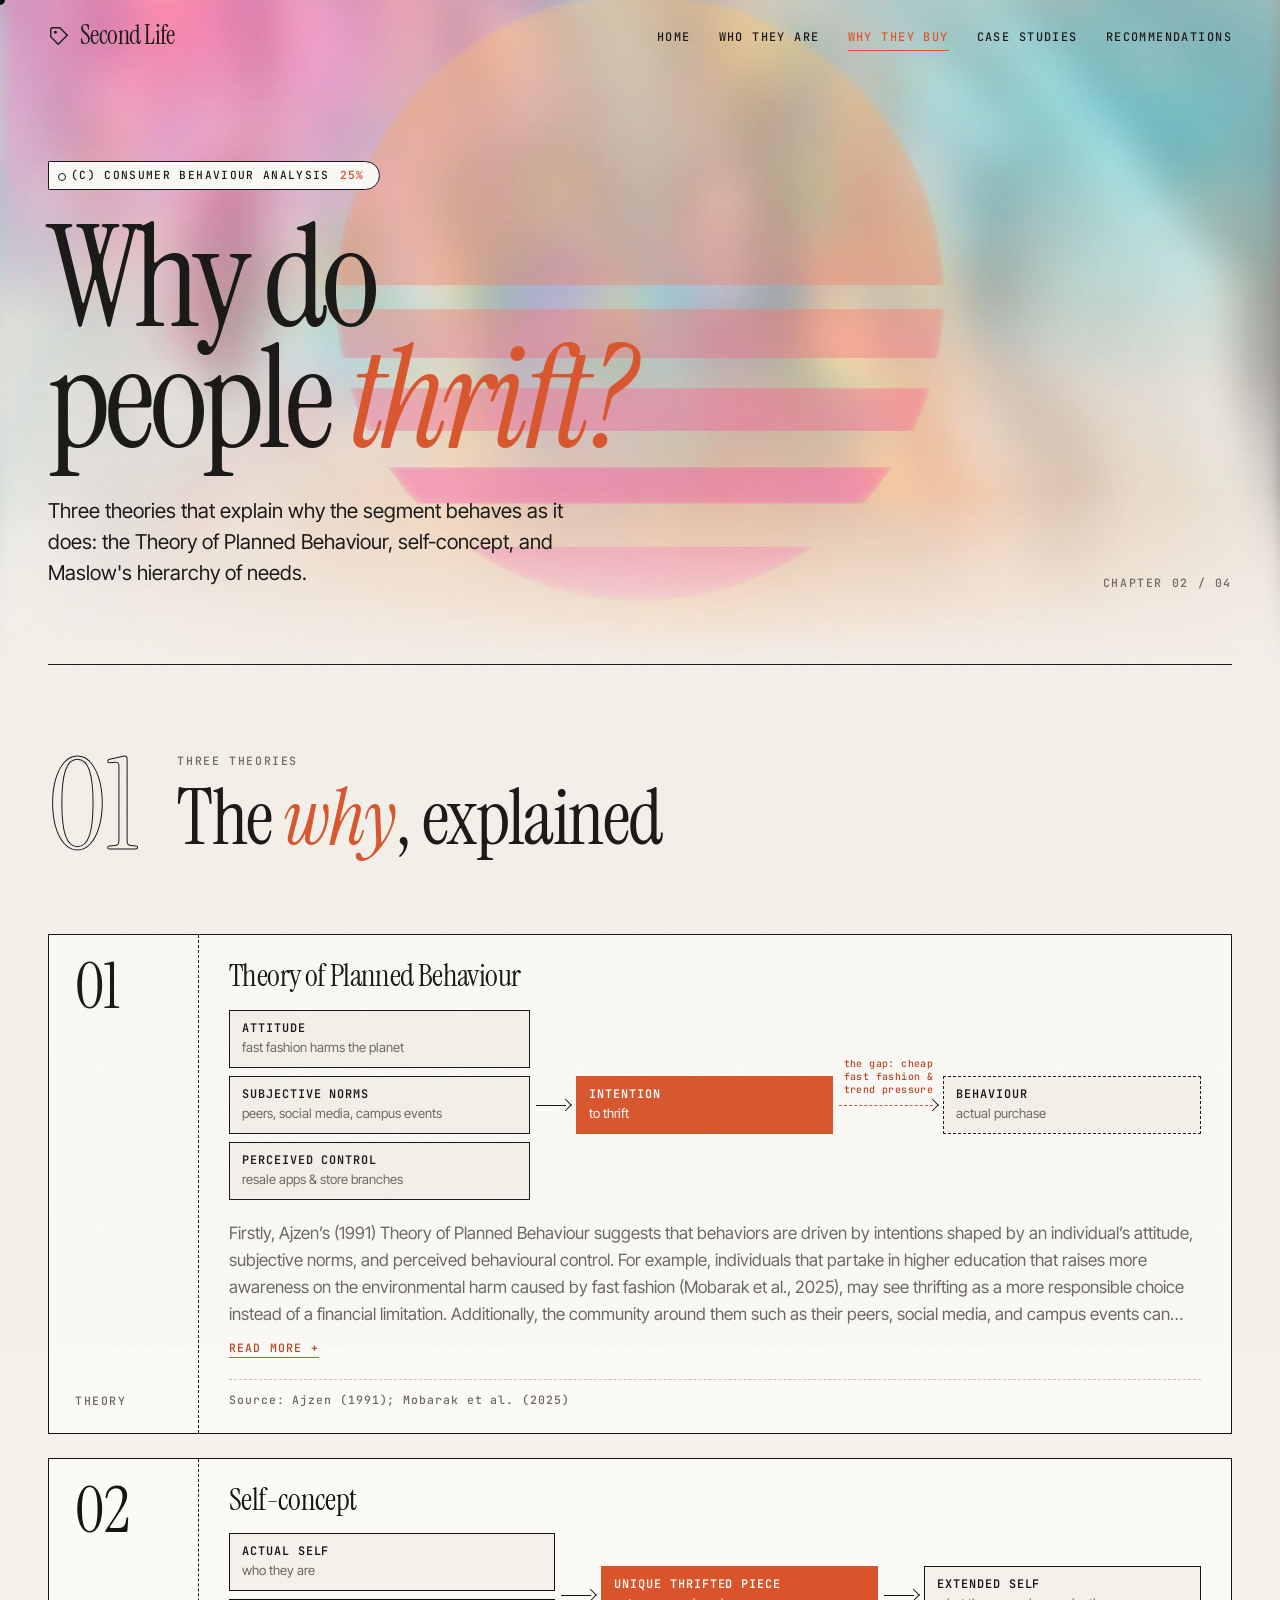
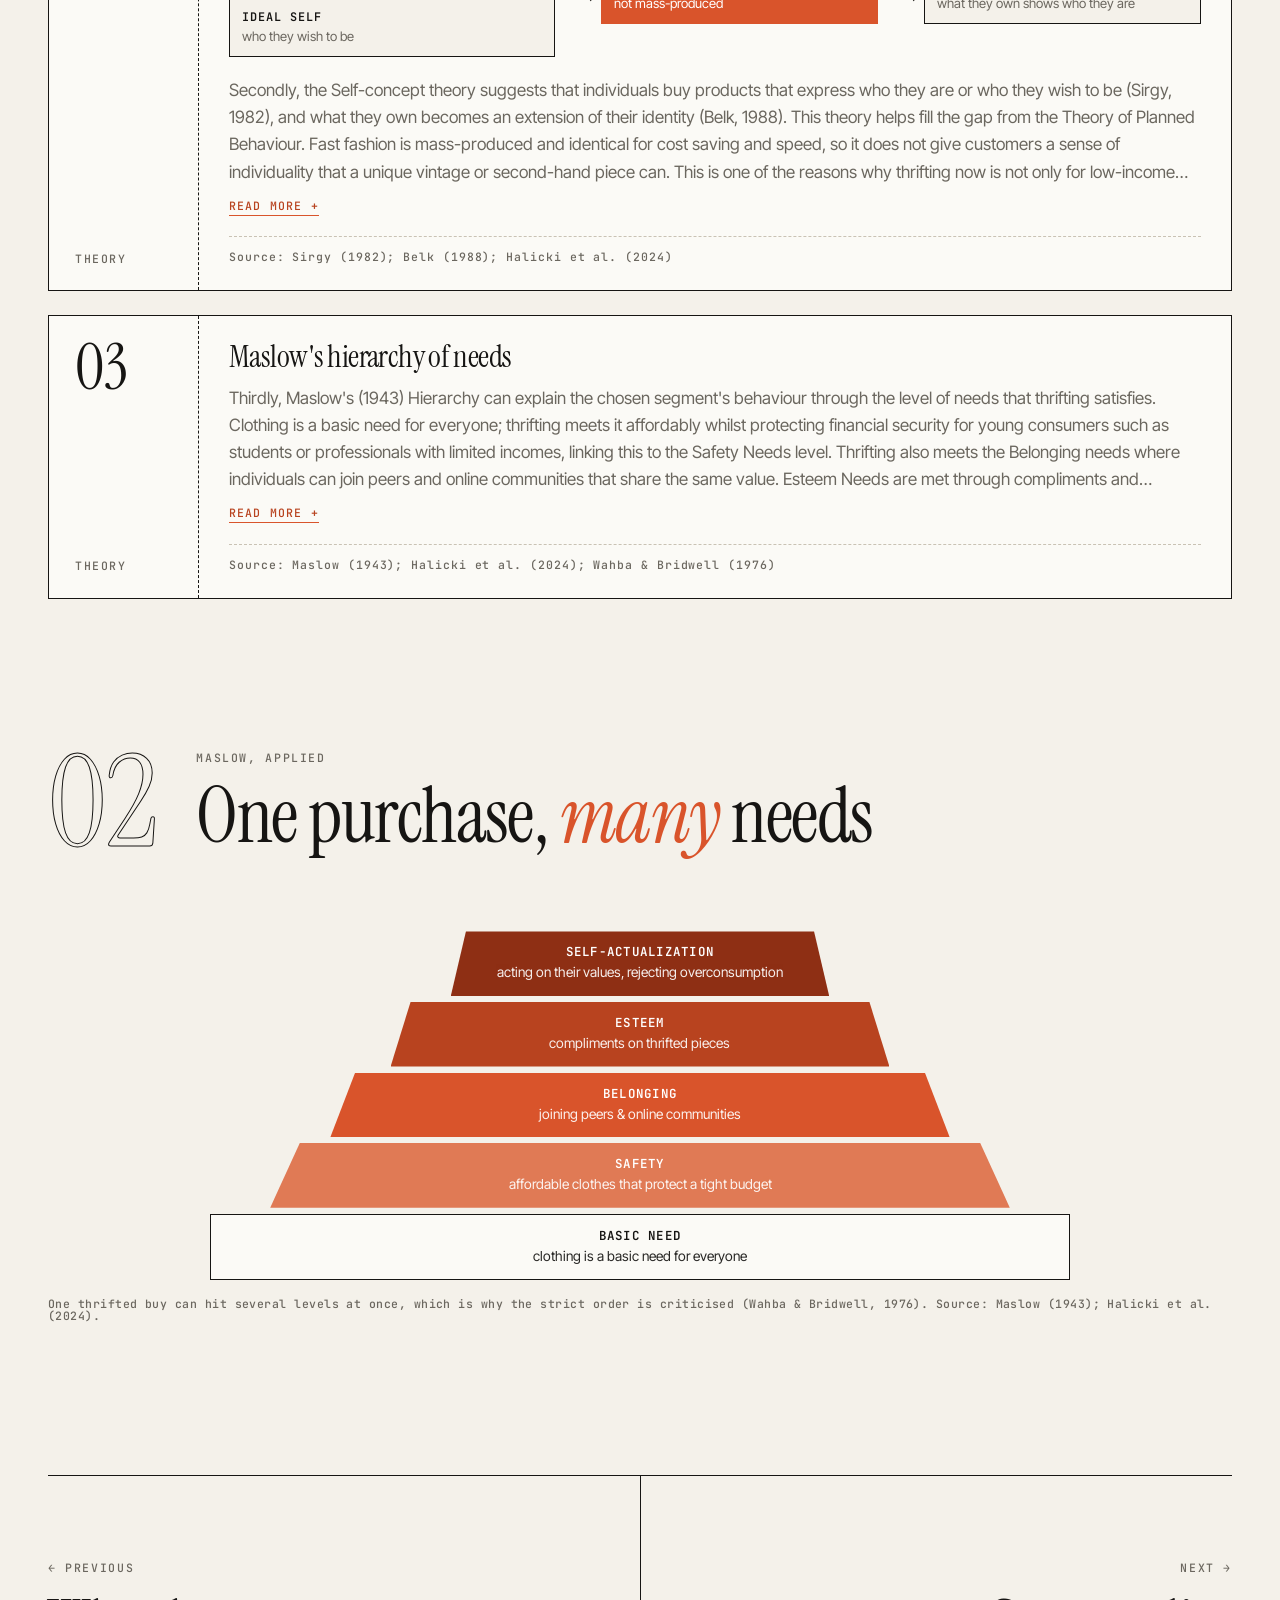
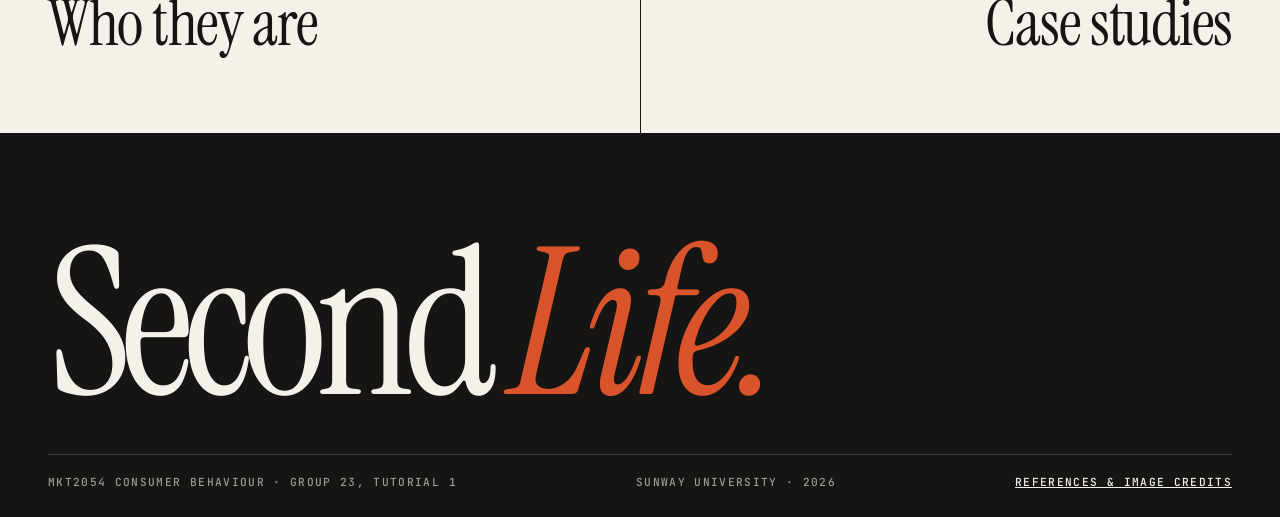
==== commit 79509843: "Sync (c) trimmed text and (e) 4th rec + Das ref" ====
--- a/analysis.html
+++ b/analysis.html
@@ -6,7 +6,7 @@
 <title>Why They Buy | Second Life</title>
 <link rel="preconnect" href="https://fonts.googleapis.com"><link rel="preconnect" href="https://fonts.gstatic.com" crossorigin>
 <link href="https://fonts.googleapis.com/css2?family=Instrument+Serif:ital@0;1&family=Inter+Tight:wght@400;500;600&family=JetBrains+Mono:wght@500;600&display=swap" rel="stylesheet">
-<link rel="stylesheet" href="style.css?v=1119h">
+<link rel="stylesheet" href="style.css?v=1119j">
 </head>
 <body>
 <main>
@@ -22,9 +22,9 @@
     <div class="wrap">
       <div class="sec-head rv"><div class="num">01</div><div><span class="label">Three theories</span><h2>The <em>why</em>, explained</h2></div></div>
       <div class="grid">
-        <article class="theory rv"><div class="side"><span class="n">01</span><span class="label">Theory</span></div><div class="body"><h3>Theory of Planned Behaviour</h3><div class="flow" aria-label="Theory of Planned Behaviour diagram"><div class="flow-ins"><div class="node"><b>Attitude</b><small>fast fashion harms the planet</small></div><div class="node"><b>Subjective norms</b><small>peers, social media, campus events</small></div><div class="node"><b>Perceived control</b><small>resale apps &amp; store branches</small></div></div><div class="arr" aria-hidden="true"></div><div class="node hi"><b>Intention</b><small>to thrift</small></div><div class="arr gap" aria-hidden="true"><span>the gap: cheap fast fashion &amp; trend pressure</span></div><div class="node dash"><b>Behaviour</b><small>actual purchase</small></div></div><p class="muted" style="margin-top:12px">Firstly, Ajzen's (1991) Theory of Planned Behaviour suggests that behaviors are driven by intentions shaped by an individual's attitude, subjected norms, and perceived behavioural control. For example, the individuals from the chosen segment part take in higher education which raises more awareness on the environmental harm caused by fast fashion (Mobarak et al., 2025), so thrifting may seem like a more responsible option instead of a financial limitation for this segment. Not to mention, the community around them such as their peers, social media, and even campus events can make second-hand shopping socially approved with multiple resale apps and physical store branches. On the other hand, it is not that intention does not always lead to purchase. There may be consumers with strong pro-environmental mindset and attitudes but still choose to buy fast fashion due to the significantly low prices as well as trend pressures. This theory is able to explain why the chosen segment intends to thrift, but not entirely for its actual purchasing behaviour.</p><div class="src">Source: Ajzen (1991); Mobarak et al. (2025)</div></div></article>
-        <article class="theory rv"><div class="side"><span class="n">02</span><span class="label">Theory</span></div><div class="body"><h3>Self-concept</h3><div class="flow" aria-label="Self-concept diagram"><div class="flow-ins"><div class="node"><b>Actual self</b><small>who they are</small></div><div class="node"><b>Ideal self</b><small>who they wish to be</small></div></div><div class="arr" aria-hidden="true"></div><div class="node hi"><b>Unique thrifted piece</b><small>not mass-produced</small></div><div class="arr" aria-hidden="true"></div><div class="node"><b>Extended self</b><small>what they own shows who they are</small></div></div><p class="muted" style="margin-top:12px">Secondly, the Self-concept theory suggests that individuals buy products that express who they are or who they wish to be (Sirgy, 1982), and what they own becomes an extension of their identity (Belk, 1988). This theory helps fill the gap from the Theory of Planned Behaviour. It is clear that fast fashion is mass-produced and identical for cost saving and speed, but it does not give customers a sense of individuality that a unique vintage or second-hand piece can. This is one of the reasons why thrifting now is not only for low-income consumers, but individuals from middle- and upper-class too (Halicki et al., 2024) but with a different motive. Low-income consumers may shop second-hand as a cheaper alternative, whereas middle-to-high-income consumers choose self-expression and status signaling. Although thrifting now shows ethical awareness, it may create a paradox as well. Because thrifting is cheap and thrilling, consumers may end up buying more as their identity motives may surpass the sustainability values they hold.</p><div class="src">Source: Sirgy (1982); Belk (1988); Halicki et al. (2024)</div></div></article>
-        <article class="theory rv"><div class="side"><span class="n">03</span><span class="label">Theory</span></div><div class="body"><h3>Maslow's hierarchy of needs</h3><p class="muted" style="margin-top:12px">Thirdly, Maslow's (1943) Hierarchy can explain the chosen segment's behaviour through the level of needs that thrifting satisfies. Clothing is a basic need for everyone; thrifting meets it affordably whilst protecting financial security for young consumers such as students or professionals with limited incomes, linking this to the Safety Needs level. In some sense, thrifting also meets the Belonging needs where individuals can join peers and online communities that share the same value. Some examples of this may be sharing their finds on social media or even swapping tips on how or where to hunt for the best items. Higher up the chart, Esteem Needs are met through compliments and recognition (Halicki et al., 2024) for the specific thrifted pieces; this can include discontinued items from brands or even vintage items from the 2000s-90s. Lastly, Self-actualization can be met when consumers act on their values and choose to express their creativity whilst rejecting overconsumption. On the other hand, one weakness from Maslow's theory is that individuals are able to pursue higher needs without needing to satisfy the lower ones (Wahba &amp; Bridwell, 1976). For example, a budget-conscious student can save money, feel part of a community, as well as act on their own values through a single purchase.</p><div class="src">Source: Maslow (1943); Halicki et al. (2024); Wahba &amp; Bridwell (1976)</div></div></article>
+        <article class="theory rv"><div class="side"><span class="n">01</span><span class="label">Theory</span></div><div class="body"><h3>Theory of Planned Behaviour</h3><div class="flow" aria-label="Theory of Planned Behaviour diagram"><div class="flow-ins"><div class="node"><b>Attitude</b><small>fast fashion harms the planet</small></div><div class="node"><b>Subjective norms</b><small>peers, social media, campus events</small></div><div class="node"><b>Perceived control</b><small>resale apps &amp; store branches</small></div></div><div class="arr" aria-hidden="true"></div><div class="node hi"><b>Intention</b><small>to thrift</small></div><div class="arr gap" aria-hidden="true"><span>the gap: cheap fast fashion &amp; trend pressure</span></div><div class="node dash"><b>Behaviour</b><small>actual purchase</small></div></div><p class="muted" style="margin-top:12px">Firstly, Ajzen&rsquo;s (1991) Theory of Planned Behaviour suggests that behaviors are driven by intentions shaped by an individual&rsquo;s attitude, subjective norms, and perceived behavioural control. For example, individuals that partake in higher education that raises more awareness on the environmental harm caused by fast fashion (Mobarak et al., 2025), may see thrifting as a more responsible choice instead of a financial limitation. Additionally, the community around them such as their peers, social media, and campus events can make second-hand shopping socially approved with multiple resale apps and physical store branches. On the other hand, intention does not always lead to purchase. There may be consumers with strong pro-environmental mindset and attitudes but still choose to buy fast fashion due to the significantly low prices as well as trend pressures. This theory can explain why the chosen segment intends to thrift, but not entirely for its actual purchasing behaviour.</p><div class="src">Source: Ajzen (1991); Mobarak et al. (2025)</div></div></article>
+        <article class="theory rv"><div class="side"><span class="n">02</span><span class="label">Theory</span></div><div class="body"><h3>Self-concept</h3><div class="flow" aria-label="Self-concept diagram"><div class="flow-ins"><div class="node"><b>Actual self</b><small>who they are</small></div><div class="node"><b>Ideal self</b><small>who they wish to be</small></div></div><div class="arr" aria-hidden="true"></div><div class="node hi"><b>Unique thrifted piece</b><small>not mass-produced</small></div><div class="arr" aria-hidden="true"></div><div class="node"><b>Extended self</b><small>what they own shows who they are</small></div></div><p class="muted" style="margin-top:12px">Secondly, the Self-concept theory suggests that individuals buy products that express who they are or who they wish to be (Sirgy, 1982), and what they own becomes an extension of their identity (Belk, 1988). This theory helps fill the gap from the Theory of Planned Behaviour. Fast fashion is mass-produced and identical for cost saving and speed, so it does not give customers a sense of individuality that a unique vintage or second-hand piece can. This is one of the reasons why thrifting now is not only for low-income consumers, but individuals from middle- and upper-class too (Halicki et al., 2024) but with a different motive. Low-income consumers may shop second-hand as a cheaper alternative, while middle-to-high-income consumers choose self-expression and status signalling. Although thrifting now shows ethical awareness, it may create a paradox as well. Because thrifting is cheap and thrilling, consumers may end up buying more as their identity motives may surpass the sustainability values they hold.</p><div class="src">Source: Sirgy (1982); Belk (1988); Halicki et al. (2024)</div></div></article>
+        <article class="theory rv"><div class="side"><span class="n">03</span><span class="label">Theory</span></div><div class="body"><h3>Maslow's hierarchy of needs</h3><p class="muted" style="margin-top:12px">Thirdly, Maslow's (1943) Hierarchy can explain the chosen segment's behaviour through the level of needs that thrifting satisfies. Clothing is a basic need for everyone; thrifting meets it affordably whilst protecting financial security for young consumers such as students or professionals with limited incomes, linking this to the Safety Needs level. Thrifting also meets the Belonging needs where individuals can join peers and online communities that share the same value. Esteem Needs are met through compliments and recognition (Halicki et al., 2024) for the specific thrifted pieces. Lastly, Self-actualization can be met when consumers act on their values and choose to express their creativity whilst rejecting overconsumption. On the other hand, one weakness from Maslow's theory is that individuals are able to pursue higher needs without needing to satisfy the lower ones (Wahba &amp; Bridwell, 1976). For example, a budget-conscious student can save money, feel part of a community, as well as act on their own values through a single purchase.</p><div class="src">Source: Maslow (1943); Halicki et al. (2024); Wahba &amp; Bridwell (1976)</div></div></article>
       </div>
     </div>
   </section>
@@ -32,7 +32,7 @@
   <section style="padding-top:0">
     <div class="wrap">
       <div class="sec-head rv"><div class="num">02</div><div><span class="label">Maslow, applied</span><h2>One purchase, <em>many</em> needs</h2></div></div>
-      <div class="rv"><div class="pyramid" aria-label="Maslow hierarchy applied to thrifting"><div class="lv l5"><b>Self-actualization</b><small>acting on their values, rejecting overconsumption</small></div><div class="lv l4"><b>Esteem</b><small>compliments on rare &amp; vintage finds</small></div><div class="lv l3"><b>Belonging</b><small>sharing finds &amp; tips with peers and online communities</small></div><div class="lv l2"><b>Safety</b><small>affordable clothes that protect a tight budget</small></div><div class="lv l1"><b>Basic need</b><small>clothing is a basic need for everyone</small></div></div><p class="label" style="margin-top:18px;text-transform:none;letter-spacing:.04em">One thrifted buy can hit several levels at once, which is why the strict order is criticised (Wahba &amp; Bridwell, 1976). Source: Maslow (1943); Halicki et al. (2024).</p></div>
+      <div class="rv"><div class="pyramid" aria-label="Maslow hierarchy applied to thrifting"><div class="lv l5"><b>Self-actualization</b><small>acting on their values, rejecting overconsumption</small></div><div class="lv l4"><b>Esteem</b><small>compliments on thrifted pieces</small></div><div class="lv l3"><b>Belonging</b><small>joining peers &amp; online communities</small></div><div class="lv l2"><b>Safety</b><small>affordable clothes that protect a tight budget</small></div><div class="lv l1"><b>Basic need</b><small>clothing is a basic need for everyone</small></div></div><p class="label" style="margin-top:18px;text-transform:none;letter-spacing:.04em">One thrifted buy can hit several levels at once, which is why the strict order is criticised (Wahba &amp; Bridwell, 1976). Source: Maslow (1943); Halicki et al. (2024).</p></div>
     </div>
   </section>
 
@@ -41,6 +41,6 @@
     <a href="case-studies.html"><span class="label">Next →</span><span class="t">Case studies</span></a>
   </nav></div>
 </main>
-<script src="main.js?v=1119h"></script>
+<script src="main.js?v=1119j"></script>
 </body>
 </html>
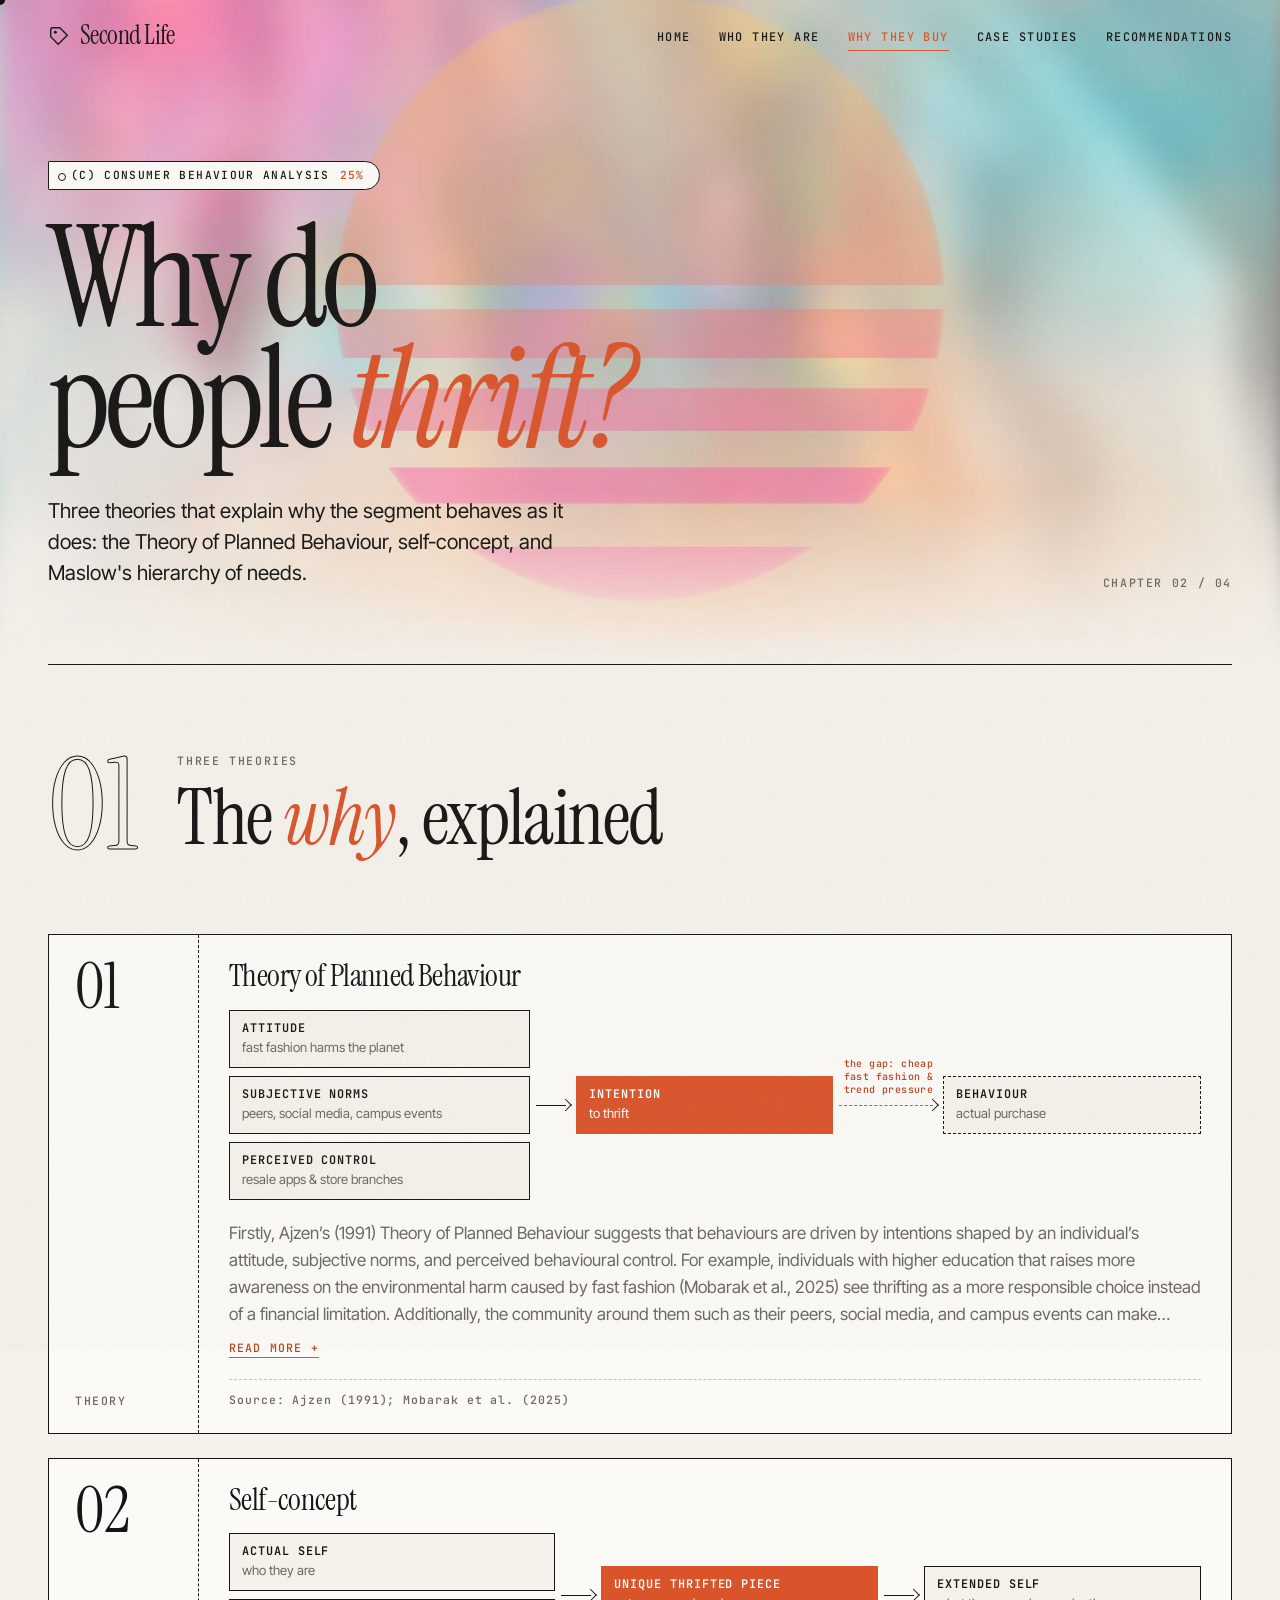
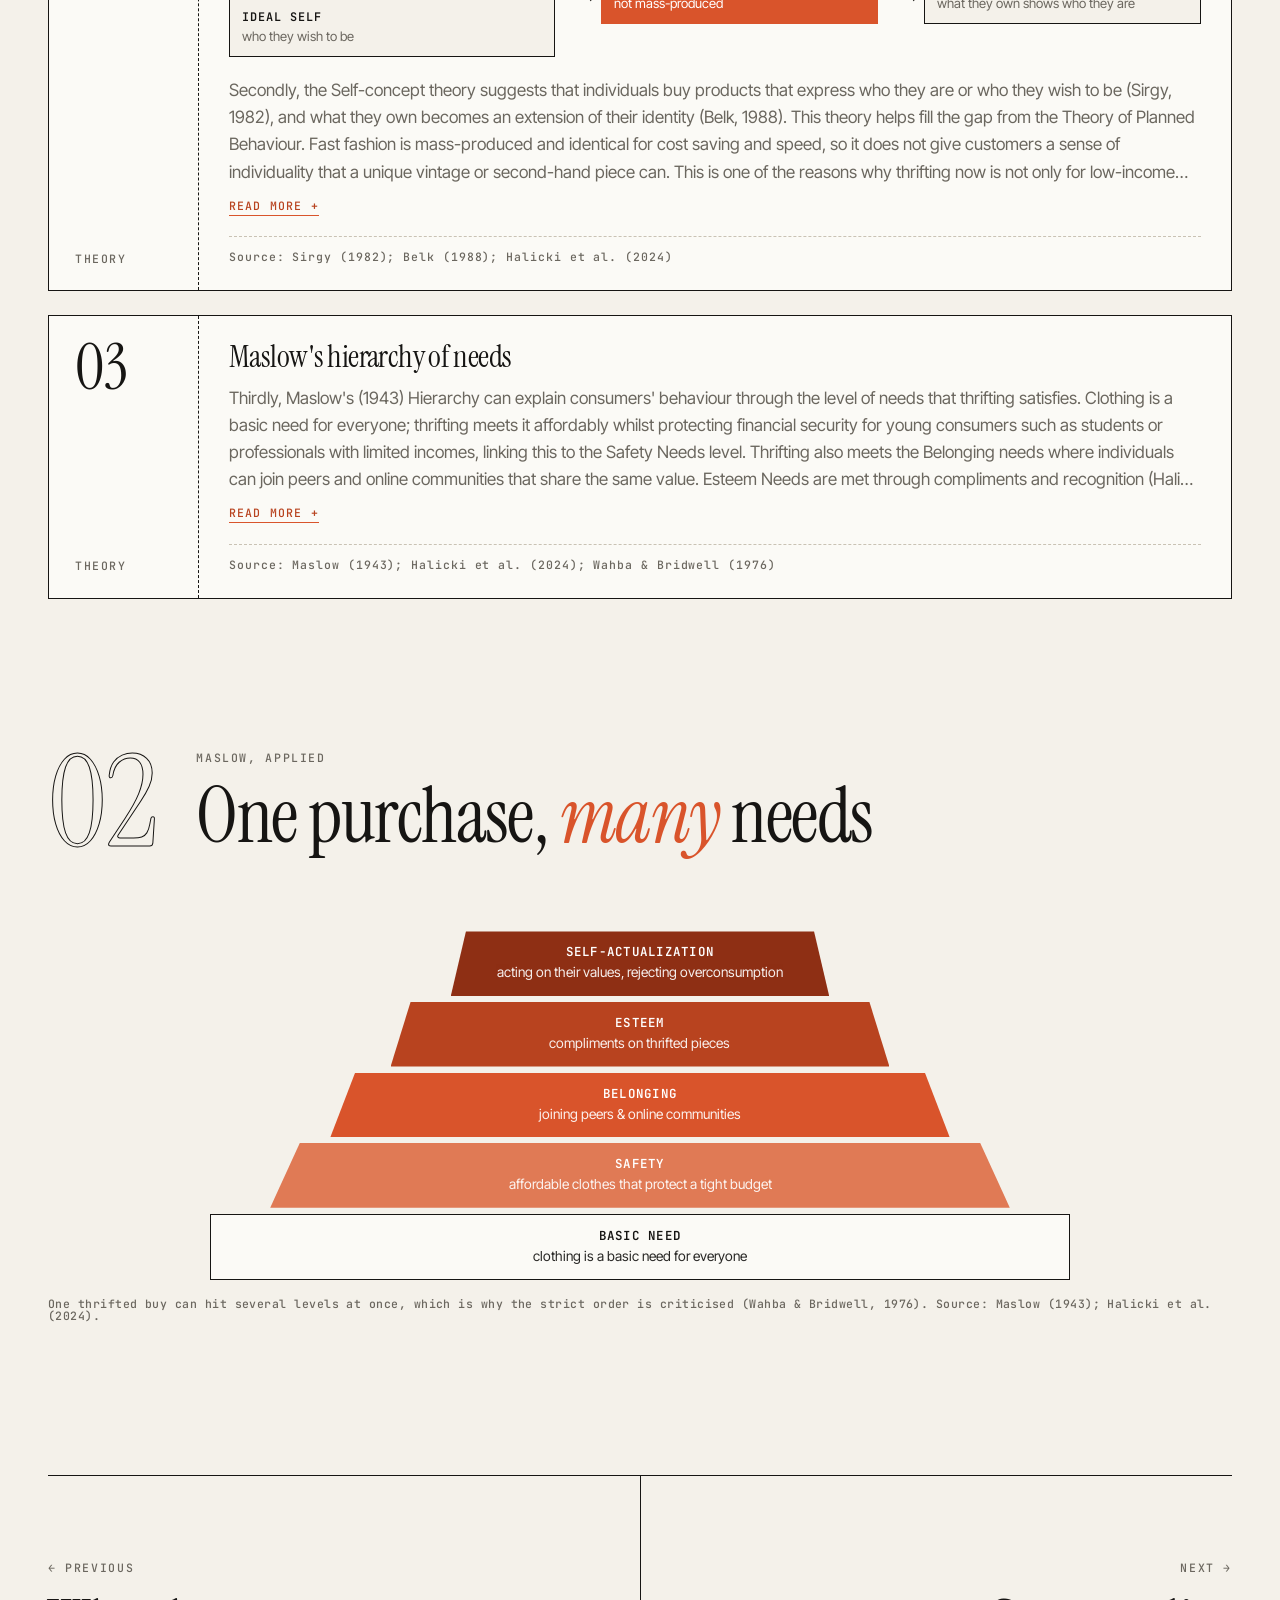
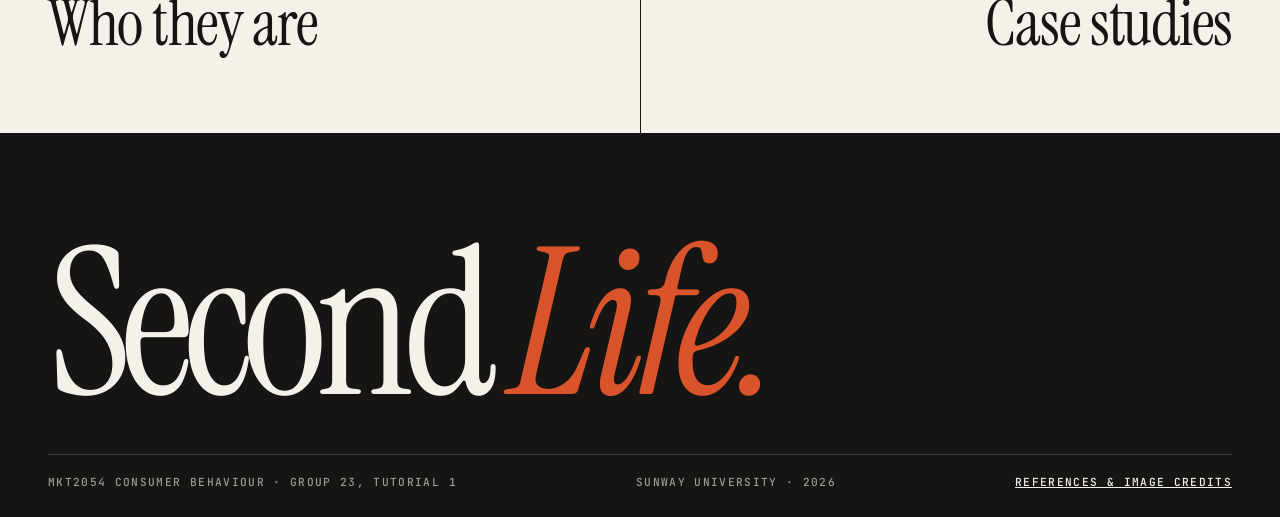
==== commit d8ccf3ac: "Sync (c) with latest doc" ====
--- a/analysis.html
+++ b/analysis.html
@@ -6,7 +6,7 @@
 <title>Why They Buy | Second Life</title>
 <link rel="preconnect" href="https://fonts.googleapis.com"><link rel="preconnect" href="https://fonts.gstatic.com" crossorigin>
 <link href="https://fonts.googleapis.com/css2?family=Instrument+Serif:ital@0;1&family=Inter+Tight:wght@400;500;600&family=JetBrains+Mono:wght@500;600&display=swap" rel="stylesheet">
-<link rel="stylesheet" href="style.css?v=1119j">
+<link rel="stylesheet" href="style.css?v=1120c">
 </head>
 <body>
 <main>
@@ -22,9 +22,9 @@
     <div class="wrap">
       <div class="sec-head rv"><div class="num">01</div><div><span class="label">Three theories</span><h2>The <em>why</em>, explained</h2></div></div>
       <div class="grid">
-        <article class="theory rv"><div class="side"><span class="n">01</span><span class="label">Theory</span></div><div class="body"><h3>Theory of Planned Behaviour</h3><div class="flow" aria-label="Theory of Planned Behaviour diagram"><div class="flow-ins"><div class="node"><b>Attitude</b><small>fast fashion harms the planet</small></div><div class="node"><b>Subjective norms</b><small>peers, social media, campus events</small></div><div class="node"><b>Perceived control</b><small>resale apps &amp; store branches</small></div></div><div class="arr" aria-hidden="true"></div><div class="node hi"><b>Intention</b><small>to thrift</small></div><div class="arr gap" aria-hidden="true"><span>the gap: cheap fast fashion &amp; trend pressure</span></div><div class="node dash"><b>Behaviour</b><small>actual purchase</small></div></div><p class="muted" style="margin-top:12px">Firstly, Ajzen&rsquo;s (1991) Theory of Planned Behaviour suggests that behaviors are driven by intentions shaped by an individual&rsquo;s attitude, subjective norms, and perceived behavioural control. For example, individuals that partake in higher education that raises more awareness on the environmental harm caused by fast fashion (Mobarak et al., 2025), may see thrifting as a more responsible choice instead of a financial limitation. Additionally, the community around them such as their peers, social media, and campus events can make second-hand shopping socially approved with multiple resale apps and physical store branches. On the other hand, intention does not always lead to purchase. There may be consumers with strong pro-environmental mindset and attitudes but still choose to buy fast fashion due to the significantly low prices as well as trend pressures. This theory can explain why the chosen segment intends to thrift, but not entirely for its actual purchasing behaviour.</p><div class="src">Source: Ajzen (1991); Mobarak et al. (2025)</div></div></article>
+        <article class="theory rv"><div class="side"><span class="n">01</span><span class="label">Theory</span></div><div class="body"><h3>Theory of Planned Behaviour</h3><div class="flow" aria-label="Theory of Planned Behaviour diagram"><div class="flow-ins"><div class="node"><b>Attitude</b><small>fast fashion harms the planet</small></div><div class="node"><b>Subjective norms</b><small>peers, social media, campus events</small></div><div class="node"><b>Perceived control</b><small>resale apps &amp; store branches</small></div></div><div class="arr" aria-hidden="true"></div><div class="node hi"><b>Intention</b><small>to thrift</small></div><div class="arr gap" aria-hidden="true"><span>the gap: cheap fast fashion &amp; trend pressure</span></div><div class="node dash"><b>Behaviour</b><small>actual purchase</small></div></div><p class="muted" style="margin-top:12px">Firstly, Ajzen&rsquo;s (1991) Theory of Planned Behaviour suggests that behaviours are driven by intentions shaped by an individual&rsquo;s attitude, subjective norms, and perceived behavioural control. For example, individuals with higher education that raises more awareness on the environmental harm caused by fast fashion (Mobarak et al., 2025) see thrifting as a more responsible choice instead of a financial limitation. Additionally, the community around them such as their peers, social media, and campus events can make second-hand shopping socially approved with multiple resale apps and physical store branches. However, there may be consumers with strong pro-environmental mindset and attitudes but still choose to buy fast fashion due to the low prices and trends. This theory can explain why the chosen segment intends to thrift, but not entirely for its actual purchasing behaviour.</p><div class="src">Source: Ajzen (1991); Mobarak et al. (2025)</div></div></article>
         <article class="theory rv"><div class="side"><span class="n">02</span><span class="label">Theory</span></div><div class="body"><h3>Self-concept</h3><div class="flow" aria-label="Self-concept diagram"><div class="flow-ins"><div class="node"><b>Actual self</b><small>who they are</small></div><div class="node"><b>Ideal self</b><small>who they wish to be</small></div></div><div class="arr" aria-hidden="true"></div><div class="node hi"><b>Unique thrifted piece</b><small>not mass-produced</small></div><div class="arr" aria-hidden="true"></div><div class="node"><b>Extended self</b><small>what they own shows who they are</small></div></div><p class="muted" style="margin-top:12px">Secondly, the Self-concept theory suggests that individuals buy products that express who they are or who they wish to be (Sirgy, 1982), and what they own becomes an extension of their identity (Belk, 1988). This theory helps fill the gap from the Theory of Planned Behaviour. Fast fashion is mass-produced and identical for cost saving and speed, so it does not give customers a sense of individuality that a unique vintage or second-hand piece can. This is one of the reasons why thrifting now is not only for low-income consumers, but individuals from middle- and upper-class too (Halicki et al., 2024) but with a different motive. Low-income consumers may shop second-hand as a cheaper alternative, while middle-to-high-income consumers choose self-expression and status signalling. Although thrifting now shows ethical awareness, it may create a paradox as well. Because thrifting is cheap and thrilling, consumers may end up buying more as their identity motives may surpass the sustainability values they hold.</p><div class="src">Source: Sirgy (1982); Belk (1988); Halicki et al. (2024)</div></div></article>
-        <article class="theory rv"><div class="side"><span class="n">03</span><span class="label">Theory</span></div><div class="body"><h3>Maslow's hierarchy of needs</h3><p class="muted" style="margin-top:12px">Thirdly, Maslow's (1943) Hierarchy can explain the chosen segment's behaviour through the level of needs that thrifting satisfies. Clothing is a basic need for everyone; thrifting meets it affordably whilst protecting financial security for young consumers such as students or professionals with limited incomes, linking this to the Safety Needs level. Thrifting also meets the Belonging needs where individuals can join peers and online communities that share the same value. Esteem Needs are met through compliments and recognition (Halicki et al., 2024) for the specific thrifted pieces. Lastly, Self-actualization can be met when consumers act on their values and choose to express their creativity whilst rejecting overconsumption. On the other hand, one weakness from Maslow's theory is that individuals are able to pursue higher needs without needing to satisfy the lower ones (Wahba &amp; Bridwell, 1976). For example, a budget-conscious student can save money, feel part of a community, as well as act on their own values through a single purchase.</p><div class="src">Source: Maslow (1943); Halicki et al. (2024); Wahba &amp; Bridwell (1976)</div></div></article>
+        <article class="theory rv"><div class="side"><span class="n">03</span><span class="label">Theory</span></div><div class="body"><h3>Maslow's hierarchy of needs</h3><p class="muted" style="margin-top:12px">Thirdly, Maslow's (1943) Hierarchy can explain consumers' behaviour through the level of needs that thrifting satisfies. Clothing is a basic need for everyone; thrifting meets it affordably whilst protecting financial security for young consumers such as students or professionals with limited incomes, linking this to the Safety Needs level. Thrifting also meets the Belonging needs where individuals can join peers and online communities that share the same value. Esteem Needs are met through compliments and recognition (Halicki et al., 2024) for the specific thrifted pieces. Lastly, Self-actualization can be met when consumers act on their values and choose to express their creativity whilst rejecting overconsumption. On the other hand, one weakness from Maslow's theory is that individuals are able to pursue higher needs without needing to satisfy the lower ones (Wahba &amp; Bridwell, 1976). For example, a budget-conscious student can save money, feel part of a community, as well as act on their own values through a single purchase.</p><div class="src">Source: Maslow (1943); Halicki et al. (2024); Wahba &amp; Bridwell (1976)</div></div></article>
       </div>
     </div>
   </section>
@@ -41,6 +41,6 @@
     <a href="case-studies.html"><span class="label">Next →</span><span class="t">Case studies</span></a>
   </nav></div>
 </main>
-<script src="main.js?v=1119j"></script>
+<script src="main.js?v=1120c"></script>
 </body>
 </html>
--- a/style.css
+++ b/style.css
@@ -137,7 +137,10 @@
 /* team (size labels) */
 .team{display:grid;grid-template-columns:repeat(5,1fr);border-top:1px solid var(--ink)}
 .member{padding:26px 18px 26px 0;border-bottom:1px solid var(--line-2)}
-.member .s{display:inline-grid;place-items:center;min-width:38px;height:38px;padding:0 8px;border:1px solid var(--ink);font:600 .8rem var(--mono);margin-bottom:16px}
+.member .pic{position:relative;aspect-ratio:4/5;border:1px solid var(--ink);overflow:hidden;margin-bottom:16px;background:var(--paper-2,#F4F1EA)}
+.member .pic img{width:100%;height:100%;object-fit:cover;display:block;transition:transform .6s ease}
+.member:hover .pic img{transform:scale(1.03)}
+.member .s{position:absolute;left:10px;top:10px;display:inline-grid;place-items:center;min-width:34px;height:34px;padding:0 8px;border:1px solid var(--ink);background:#FBFAF6;font:600 .75rem var(--mono)}
 .member b{display:block;font:400 1.5rem/1.1 var(--serif)}
 .member .label{display:block;margin-top:8px}
 @media (max-width:900px){.team{grid-template-columns:1fr 1fr}}
